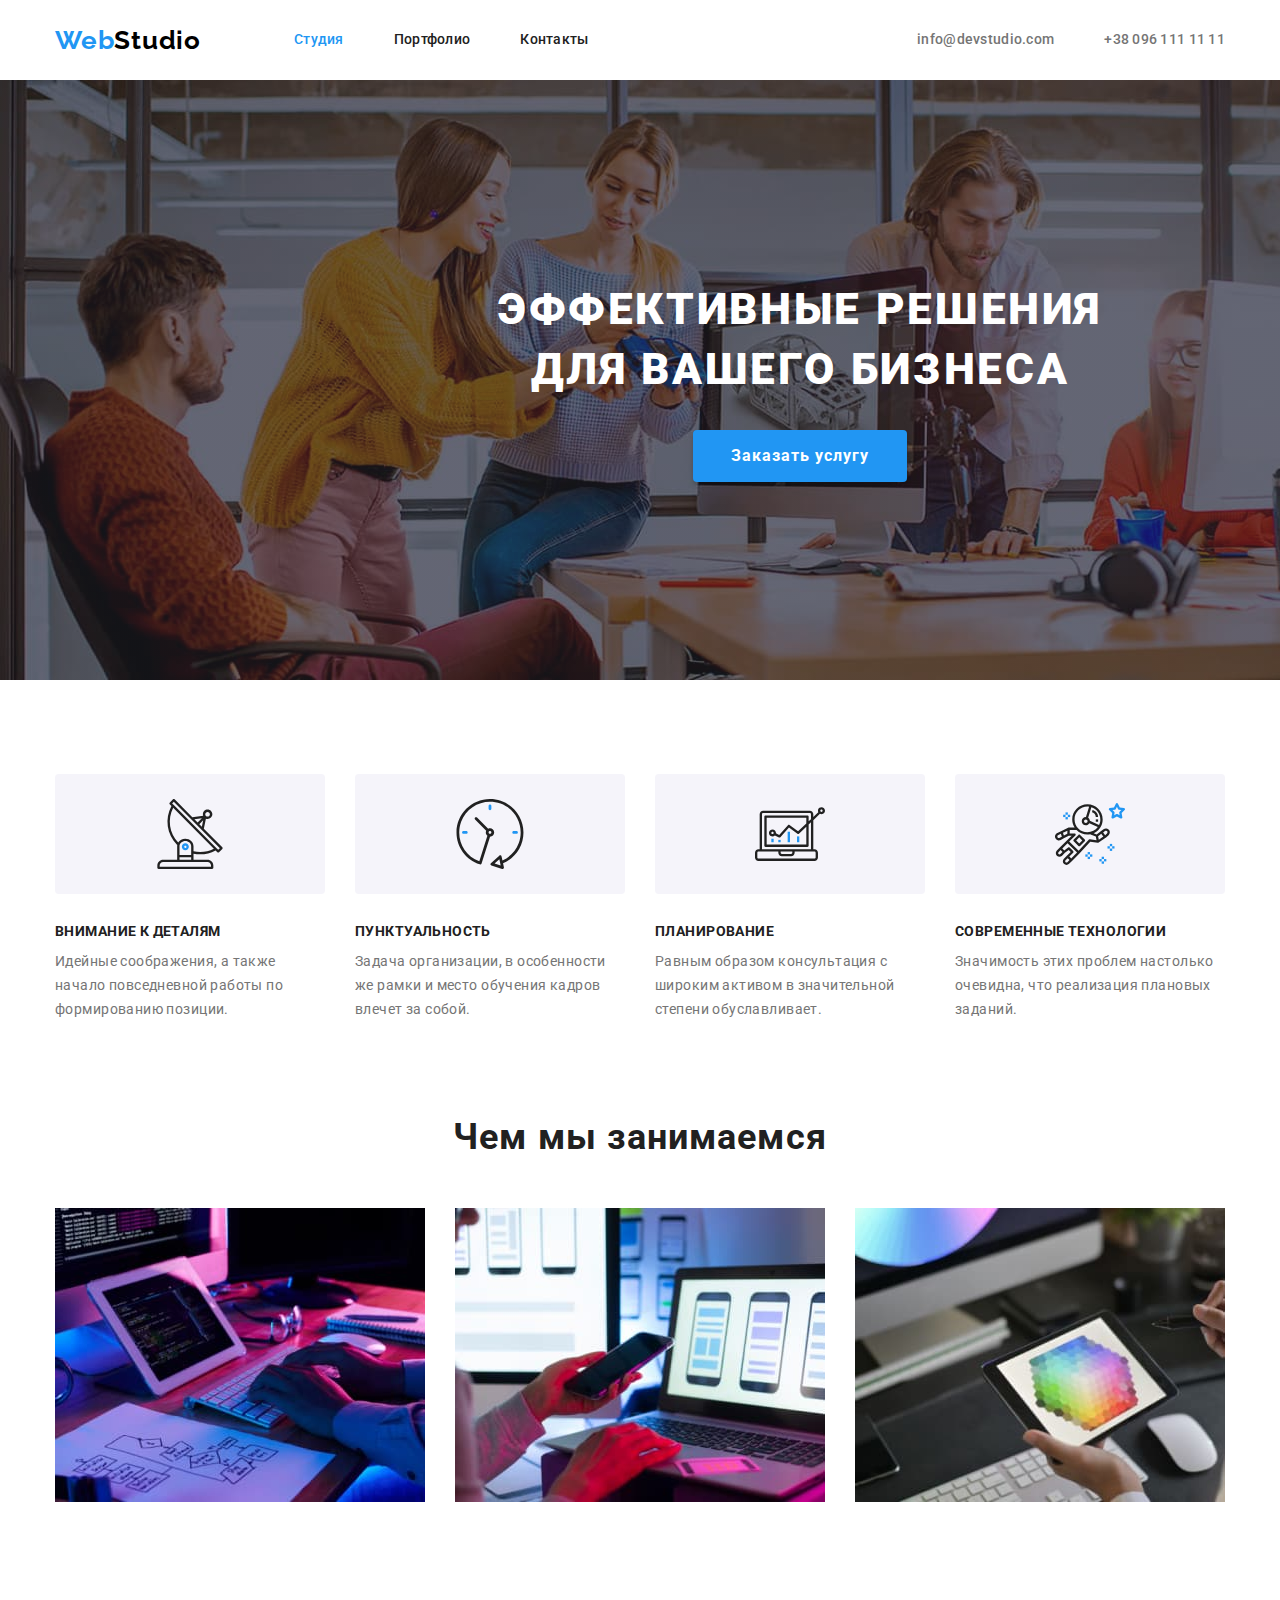
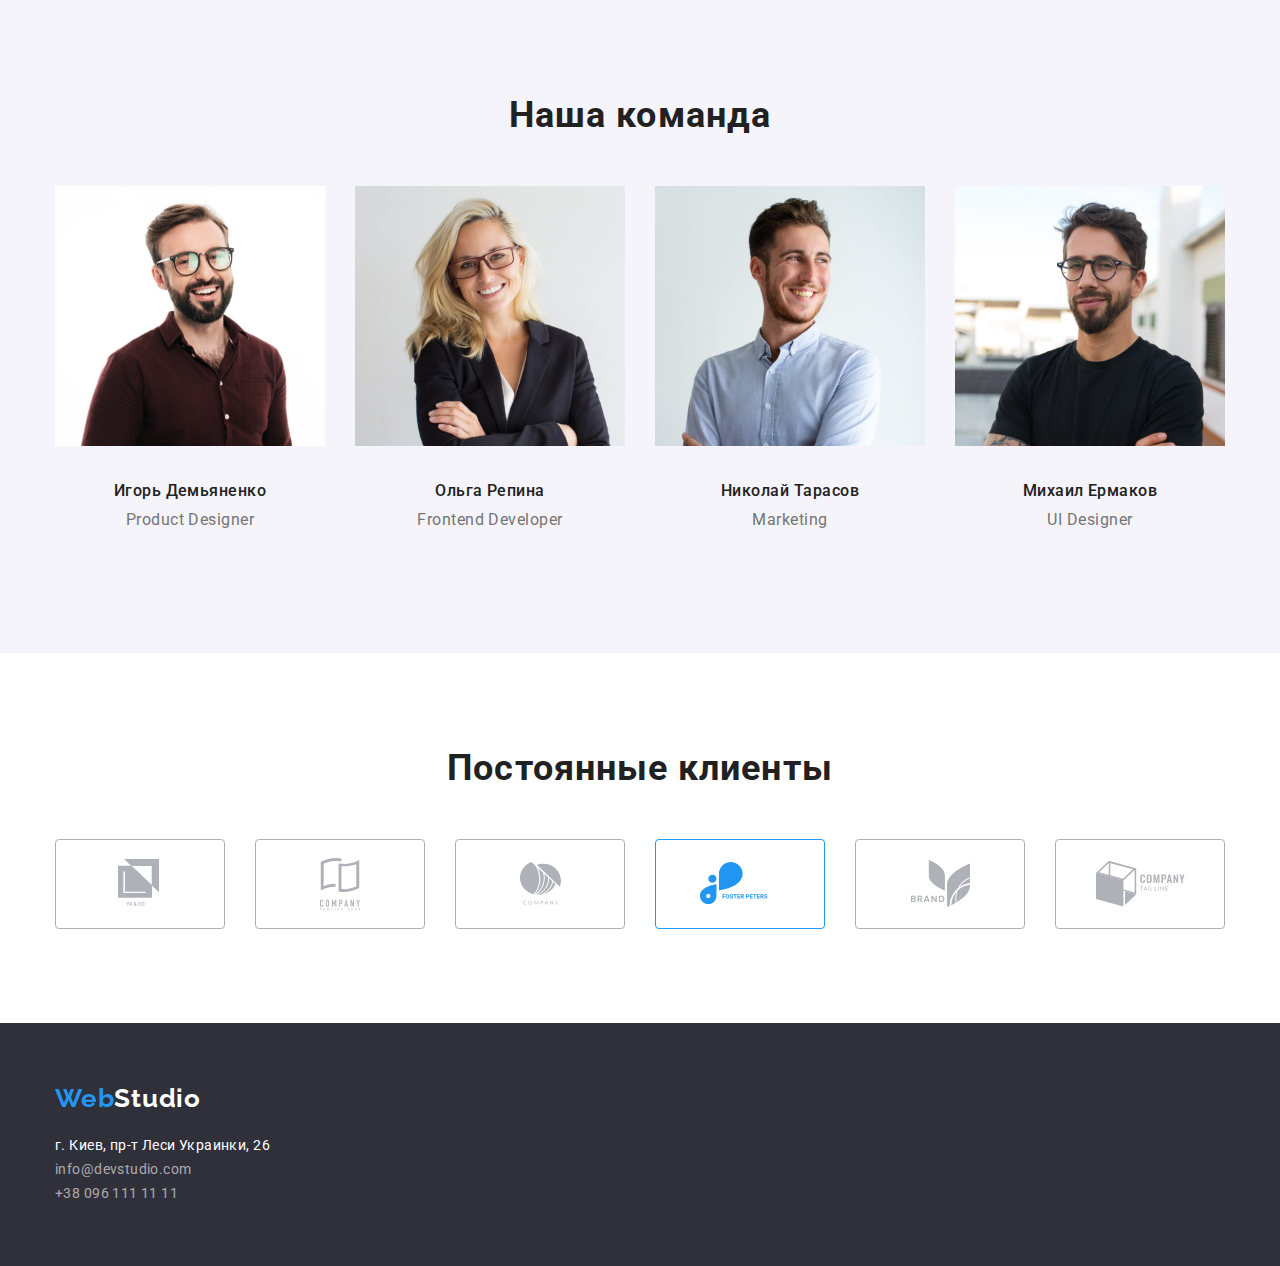
==== index.html @ e41bf721 "зробив особливості" ====
<!DOCTYPE html>
<html lang="ru">
  <head>
    <meta charset="UTF-8" />
    <meta name="viewport" content="width=device-width, initial-scale=1.0" />
    <title>Главная</title>
    <link rel="preconnect" href="https://fonts.gstatic.com" />
    <link
      href="https://fonts.googleapis.com/css2?family=Raleway:wght@700&family=Roboto:wght@400;500;700;900&display=swap"
      rel="stylesheet"
    />
    <link
      rel="stylesheet"
      href="https://cdnjs.cloudflare.com/ajax/libs/modern-normalize/1.0.0/modern-normalize.min.css"
    />
    <link rel="stylesheet" href="./css/styles.css" />
  </head>
  <body>
    <header>
      <div class="container header">
        <nav class="page-navi">
          <!-- логотип -->
          <a class="logo" href="./index.html"
            ><span class="logo-start">Web</span>Studio</a
          >

          <!-- Головна навігація -->

          <ul class="menu">
            <li class="item">
              <a class="page-nav-link current" href="./index.html">Студия</a>
            </li>
            <li class="item">
              <a class="page-nav-link" href="./portfolio.html">Портфолио</a>
            </li>
            <li class="item"><a class="page-nav-link" href="">Контакты</a></li>
          </ul>
        </nav>

        <ul class="contact">
          <li class="item">
            <a class="contact-link" href="mailto:info@devstudio.com"
              >info@devstudio.com</a
            >
          </li>
          <li class="item">
            <a class="contact-link" href="tel:+380961111111"
              >+38 096 111 11 11</a
            >
          </li>
        </ul>
      </div>
    </header>

    <main>
      <!-- Основний текст сайту -->
      <section class="hero overlay">
        <div class="container">
          <h1 class="title">
            Эффективные решения<br />
            для вашего бизнеса
          </h1>

          <button class="hero-btn" type="button">
            <span class="text">Заказать услугу</span>
          </button>
        </div>
      </section>

      <!-- Особливості вебстудії -->
      <section class="special">
        <div class="container">
          <ul class="list-special">
            <li class="item icon-antena">
              <h3 class="special-title">Внимание к деталям</h3>
              <p class="special-text">
                Идейные соображения, а также начало повседневной работы по
                формированию позиции.
              </p>
            </li>

            <li class="item icon-clock">
              <h3 class="special-title">Пунктуальность</h3>
              <p class="special-text">
                Задача организации, в особенности же рамки и место обучения
                кадров влечет за собой.
              </p>
            </li>

            <li class="item icon-diagram">
              <h3 class="special-title">Планирование</h3>
              <p class="special-text">
                Равным образом консультация с широким активом в значительной
                степени обуславливает.
              </p>
            </li>

            <li class="item icon-astro">
              <h3 class="special-title">Современные технологии</h3>
              <p class="special-text">
                Значимость этих проблем настолько очевидна, что реализация
                плановых заданий.
              </p>
            </li>
          </ul>
        </div>
      </section>

      <!-- Чим ми займаємось -->
      <section class="doings">
        <div class="container">
          <h2 class="doings-title">Чем мы занимаемся</h2>

          <ul class="doing-list">
            <li class="item">
              <img
                src="./images/todo1.jpg"
                alt="Людина працює за компом"
                width="370"
              />
            </li>
            <li class="item">
              <img
                src="./images/todo2.jpg"
                alt="Людина з телефоном у руці за ноутом"
                width="370"
              />
            </li>
            <li class="item">
              <img
                src="./images/todo3.jpg"
                alt="Людина з планшетом у руці"
                width="370"
              />
            </li>
          </ul>
        </div>
      </section>

      <!-- Наша команда  -->
      <section class="team">
        <div class="container">
          <h2 class="team-title">Наша команда</h2>

          <ul class="team-list">
            <li class="item">
              <img
                src="./images/igor.jpg"
                alt="фото чоловіка Игорь Демьяненко"
                width="270"
              />
              <h3 class="item-title">Игорь Демьяненко</h3>
              <p class="item-text">Product Designer</p>
            </li>

            <li class="item">
              <img
                src="./images/olga.jpg"
                alt="фото жінки Ольга Репина"
                width="270"
              />
              <h3 class="item-title">Ольга Репина</h3>
              <p class="item-text">Frontend Developer</p>
            </li>

            <li class="item">
              <img
                src="./images/nick.jpg"
                alt="фото чоловіка Николай Тарасов"
                width="270"
              />
              <h3 class="item-title">Николай Тарасов</h3>
              <p class="item-text">Marketing</p>
            </li>

            <li class="item">
              <img
                src="./images/misha.jpg"
                alt="фото чоловіка Михаил Ермаков"
                width="270"
              />
              <h3 class="item-title">Михаил Ермаков</h3>
              <p class="item-text">UI Designer</p>
            </li>
          </ul>
        </div>
      </section>

      <!-- Наші клієнти -->
      <section class="customers">
        <div class="container">
          <h2 class="customers-title">Постоянные клиенты</h2>

          <ul class="customers-list">
            <li class="item">
              <a class="link" href=""></a>
            </li>
            <li class="item">
              <a class="link" href=""></a>
            </li>
            <li class="item">
              <a class="link" href=""></a>
            </li>
            <li class="item">
              <a class="link" href=""></a>
            </li>
            <li class="item">
              <a class="link" href=""></a>
            </li>
            <li class="item">
              <a class="link" href=""></a>
            </li>
          </ul>
        </div>
      </section>
    </main>

    <!-- Підвал  -->
    <footer class="footer">
      <div class="container">
        <a class="logo-footer" href=""
          ><span class="logo-start">Web</span>Studio</a
        >
        <address class="footer-address">
          <p>г. Киев, пр-т Леси Украинки, 26</p>
          <p>
            <a class="footer-address-link" href="mailto:info@devstudio.com"
              >info@devstudio.com</a
            >
          </p>
          <p>
            <a class="footer-address-link" href="tel:+380961111111"
              >+38 096 111 11 11</a
            >
          </p>
        </address>
      </div>
    </footer>
  </body>
</html>
---- css/styles.css ----
:root {
  --acent-color: #2196f3;
  --background-color: #ffffff;
}

/* ГЛАВНАЯ */
body {
  font-family: Roboto, sans-serif;
}

.container {
  margin-left: auto;
  margin-right: auto;
  width: 1200px;
  padding-left: 15px;
  padding-right: 15px;
  /* outline: 1px solid red; */
}

ul {
  padding: 0;
  margin: 0;
  list-style-type: none;
}
h2,
h3,
h4,
h5,
h6,
p {
  padding: 0;
  margin: 0;
}

.list {
  margin: 0;
  padding: 0;
}
.visually-hidden {
  position: absolute;
  clip: rect(0 0 0 0);
  width: 1;
  height: 1;
  margin: -1px;
}

/* *Хедер  */

.line {
  border-bottom: 1px solid #ececec;
}

.container.header {
  display: flex;
  justify-content: space-between;
}

.page-navi {
  display: flex;
  align-items: center;

  background-color: var(--background-color);
  font-weight: 500;
  font-size: 14px;
  line-height: 1.14;
  letter-spacing: 0.02em;
  color: #212121;
}

.menu {
  display: flex;
}

.menu .item:not(:last-child) {
  margin-right: 50px;
}

.logo {
  margin-right: 93px;

  font-family: Raleway;
  color: #000000;
  font-weight: 700;
  font-size: 26px;
  line-height: 1.19;
  letter-spacing: 0.03em;
  text-decoration: none;
}

.logo-start {
  color: var(--acent-color);
}

.page-nav-link {
  display: block;
  padding-top: 32px;
  padding-bottom: 32px;

  text-decoration: none;
  color: #212121;
}

.page-nav-link.current {
  color: var(--acent-color);
}

.contact {
  display: flex;

  font-weight: 500;
  font-size: 14px;
  line-height: 1.14;
  letter-spacing: 0.02em;
}

.contact .item:not(:last-child) {
  margin-right: 50px;
}

.contact-link {
  display: block;
  padding-top: 32px;
  padding-bottom: 32px;

  color: #757575;
  text-decoration: none;
}

.page-nav-link:hover,
.page-nav-link:focus,
.contact-link:hover,
.contact-link:focus {
  color: var(--acent-color);
}

/* *Футер */
.footer {
  padding-top: 60px;
  padding-bottom: 60px;

  background-color: #2f303a;
}

.logo-footer {
  display: block;
  margin-bottom: 20px;

  font-family: Raleway;
  font-weight: 700;
  font-size: 26px;
  line-height: 1.19;
  letter-spacing: 0.03em;
  text-decoration: none;
  color: var(--background-color);
}

.footer-address {
  font-style: normal;
  font-size: 14px;
  line-height: 1.71;
  letter-spacing: 0.03em;
  color: var(--background-color);
}

.footer-address a {
  display: block;

  color: rgba(255, 255, 255, 0.6);
  text-decoration: none;
}

/* *Герой */
.hero {
  padding-bottom: 200px;
  padding-top: 200px;

  background-color: #c4c4c4;
  text-align: center;
}

.hero .title {
  margin-top: 0;
  margin-bottom: 30px;

  font-weight: 900;
  font-size: 44px;
  line-height: 1.36;

  letter-spacing: 0.06em;
  color: var(--background-color);
  text-transform: uppercase;
}

.hero-btn {
  border: 0;
  border-radius: 4px;

  background: var(--acent-color);
  box-shadow: 0px 4px 4px rgba(0, 0, 0, 0.15);
  border-radius: 4px;
  cursor: pointer;
}

.hero-btn > .text {
  display: block;
  margin-left: 32px;
  margin-right: 32px;
  margin-top: 10px;
  margin-bottom: 10px;

  font-family: Roboto;
  font-weight: 700;
  font-size: 16px;
  line-height: 1.88;
  align-items: center;
  text-align: center;
  letter-spacing: 0.06em;
  color: var(--background-color);
}

.overlay {
  max-width: 1600px;
  height: 600px;
  margin-left: auto;
  margin-right: auto;
  width: 1600px;
  background-image: linear-gradient(
      rgba(47, 48, 58, 0.4),
      rgba(47, 48, 58, 0.4)
    ),
    url(../images/hero.jpg);
}

/* *Особливості */
.special {
  padding-top: 94px;
  padding-bottom: 94px;

  background-color: var(--background-color);
}

.list-special {
  display: flex;
}

.list-special .item:not(:last-child) {
  margin-right: 30px;
}

.special-title {
  padding-bottom: 10px;

  font-weight: 700;
  font-size: 14px;
  line-height: 1.14;
  letter-spacing: 0.03em;
  color: #212121;
  text-transform: uppercase;
}

.special-text {
  font-size: 14px;
  line-height: 1.71;
  letter-spacing: 0.03em;
  color: #757575;
}

.list-special .item::before {
  display: block;
  content: '';
  width: 270px;
  height: 120px;
  margin-bottom: 30px;
  border-radius: 4px;

  background-color: #f5f4fa;
  /* outline: 1px solid red; */

  background-repeat: no-repeat;
  background-position: center;
}

.icon-antena::before {
  background-image: url(../images/antenna1.svg);
}

.icon-clock::before {
  background-image: url(../images/clock1.svg);
}

.icon-diagram::before {
  background-image: url(../images/diagram1.svg);
}

.icon-astro::before {
  background-image: url(../images/astronaut1.svg);
}

/* *Чим займаємось */

.doings {
  padding-bottom: 94px;
}

.doing-list {
  display: flex;
}

.doing-list .item:not(:last-child) {
  margin-right: 30px;
}

.doings-title {
  margin-bottom: 50px;

  font-weight: 700;
  font-size: 36px;
  line-height: 1.17;
  text-align: center;
  letter-spacing: 0.03em;
  color: #212121;
}

/* *Наша команда */
.team {
  padding-bottom: 94px;
  padding-top: 94px;

  background-color: #f5f4fa;
}

.team-list {
  display: flex;
}

.team-list .item:not(:last-child) {
  margin-right: 30px;
}

.team-title {
  margin-bottom: 50px;

  font-weight: 700;
  font-size: 36px;
  line-height: 1.17;
  text-align: center;
  letter-spacing: 0.03em;
  color: #212121;
}

.item .item-title {
  margin-top: 30px;
  margin-bottom: 10px;

  font-weight: 500;
  font-size: 16px;
  line-height: 1.19;
  letter-spacing: 0.03em;
  text-align: center;
  color: #212121;
}

.item .item-text {
  padding-bottom: 30px;

  font-weight: 400;
  font-size: 16px;
  line-height: 1.19;
  letter-spacing: 0.03em;
  text-align: center;
  color: #757575;
}

/* *Постійні клієнти */

.customers {
  padding-top: 94px;
  padding-bottom: 94px;
}

.customers-list {
  display: flex;
}
.customers-title {
  margin-bottom: 50px;

  font-style: normal;
  font-weight: 700;
  font-size: 36px;
  line-height: 42px;
  text-align: center;
  letter-spacing: 0.03em;

  color: #212121;
}

.customers-list .item:not(:last-child) {
  margin-right: 30px;
}

.customers-list .item {
  display: block;
  width: 170px;
  height: 90px;
  border-radius: 4px;
  border: 1px solid #afb1b8;
  background-repeat: no-repeat;
  background-position: center;
}

.customers-list .item:nth-child(1) {
  background-image: url(../images/logo1.svg);
}

.customers-list .item:nth-child(2) {
  background-image: url(../images/logo2.svg);
}

.customers-list .item:nth-child(3) {
  background-image: url(../images/logo3.svg);
}

.customers-list .item:nth-child(4) {
  border: 1px solid #2196f3;
  background-image: url(../images/logo4.svg);
}

.customers-list .item:nth-child(5) {
  background-image: url(../images/logo5.svg);
}

.customers-list .item:nth-child(6) {
  background-image: url(../images/logo6.svg);
}

/* ПОРТФОЛИО */

.portfolio {
  padding-top: 94px;
  padding-bottom: 94px;
}

/* *фільтр */
.filter-list {
  display: flex;
  justify-content: center;

  margin-bottom: 50px;
}

.filter-list .filter-item:not(:last-child) {
  margin-right: 8px;
}

.filter-btn {
  border: 0;
  border-radius: 4px;

  cursor: pointer;

  background-color: #f5f4fa;
  font-weight: 500;
  font-size: 16px;
  line-height: 1.63;
  letter-spacing: 0.03em;
  color: #212121;
}

.btn-text {
  display: block;
  margin-top: 6px;
  margin-bottom: 6px;
  margin-left: 22px;
  margin-right: 22px;
}

.filter-item > .btn-text {
  font-family: Roboto;
  font-weight: 500;
  font-size: 16px;
  line-height: 1.63;
  text-align: center;
  letter-spacing: 0.03em;
}

.filter-btn:hover,
.filter-btn:focus {
  background-color: var(--acent-color);
  color: var(--background-color);
}

/* *приклади робіт */

.examples-list {
  display: flex;
  flex-wrap: wrap;
  margin-left: -30px;
  margin-top: -30px;
}

.examples-item {
  margin-left: 30px;
  margin-top: 30px;
  flex-basis: calc(100% / 3 - 30px);
}
.carts {
  padding-top: 20px;
  padding-right: 24px;
  padding-bottom: 20px;
  padding-left: 20px;

  border-bottom: 1px solid #ececec;
  border-left: 1px solid #ececec;
  border-right: 1px solid #ececec;
}

.examples-link {
  text-decoration: none;
}

.examples-item .link-title {
  font-weight: 700;
  font-size: 18px;
  line-height: 2;
  letter-spacing: 0.06em;
  color: #212121;
}

.examples-item .link-text {
  font-size: 16px;
  line-height: 1.88;
  letter-spacing: 0.03em;
  color: #757575;
}
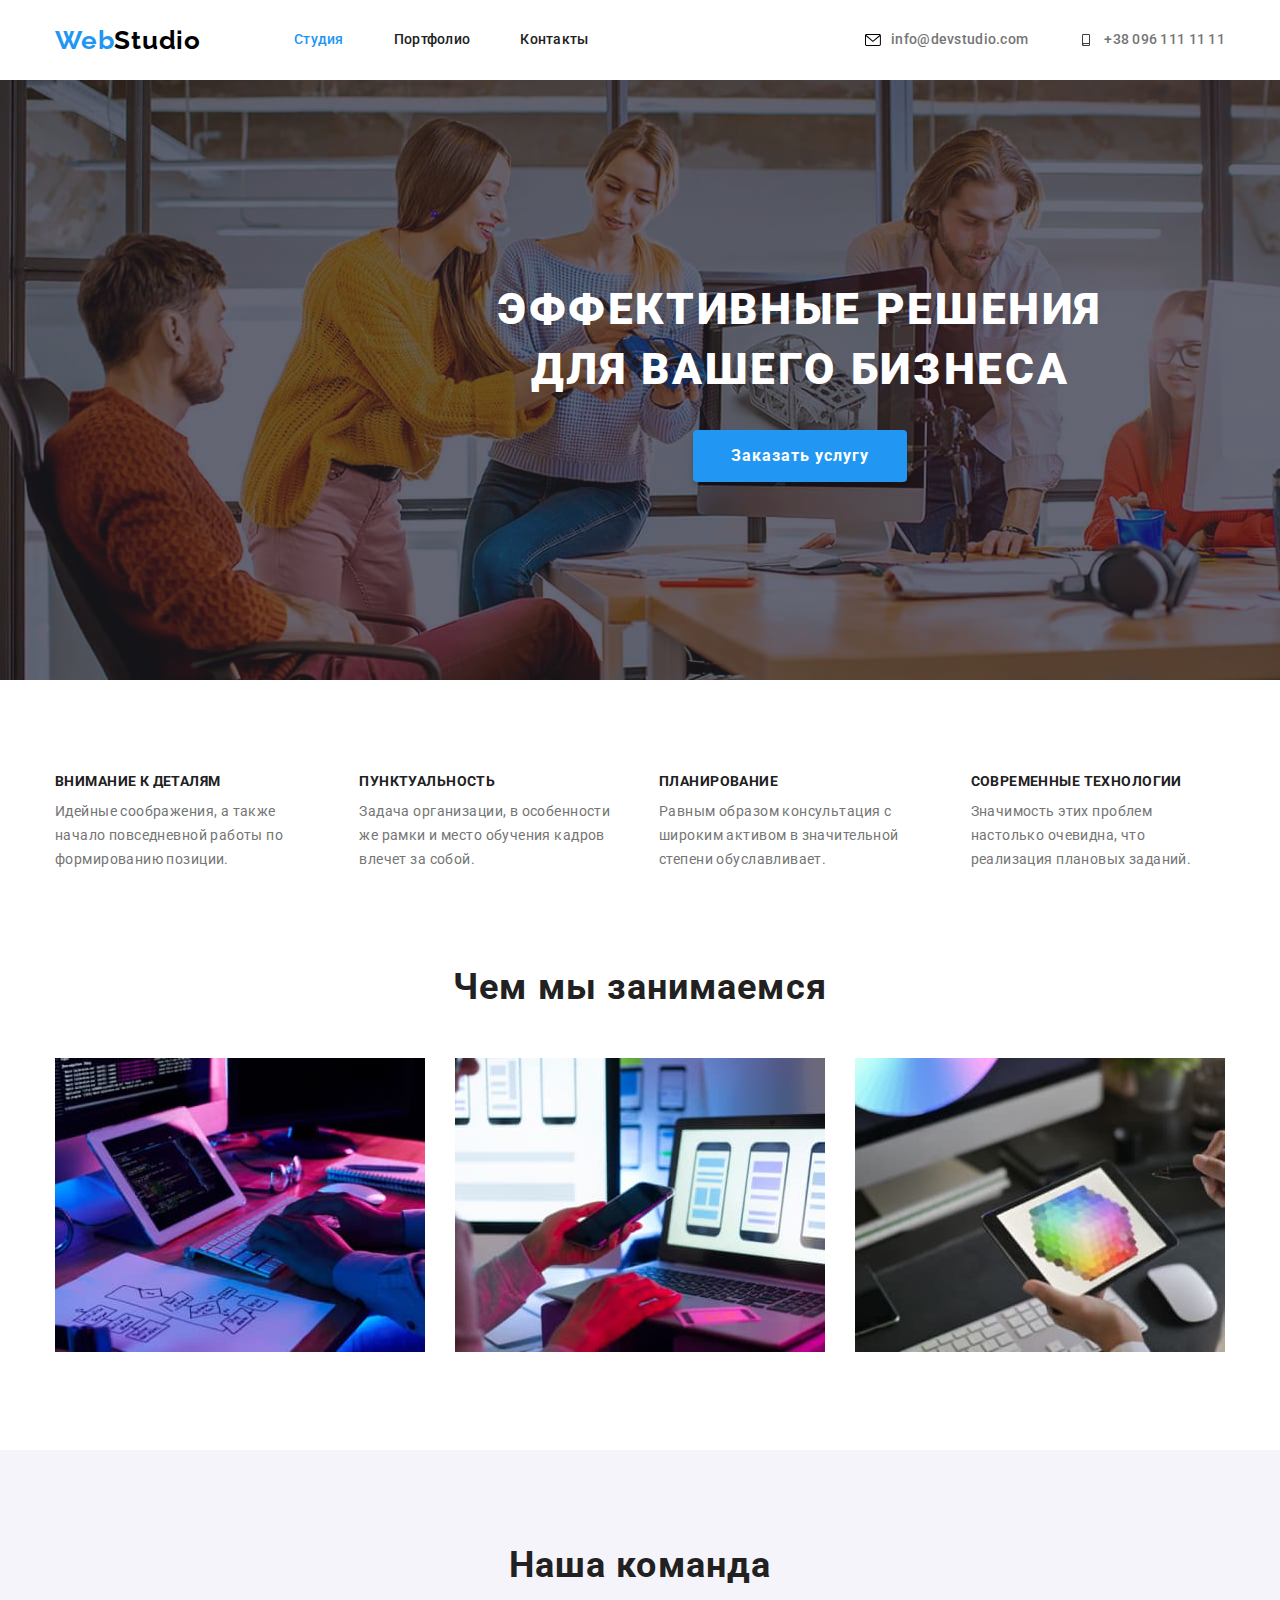
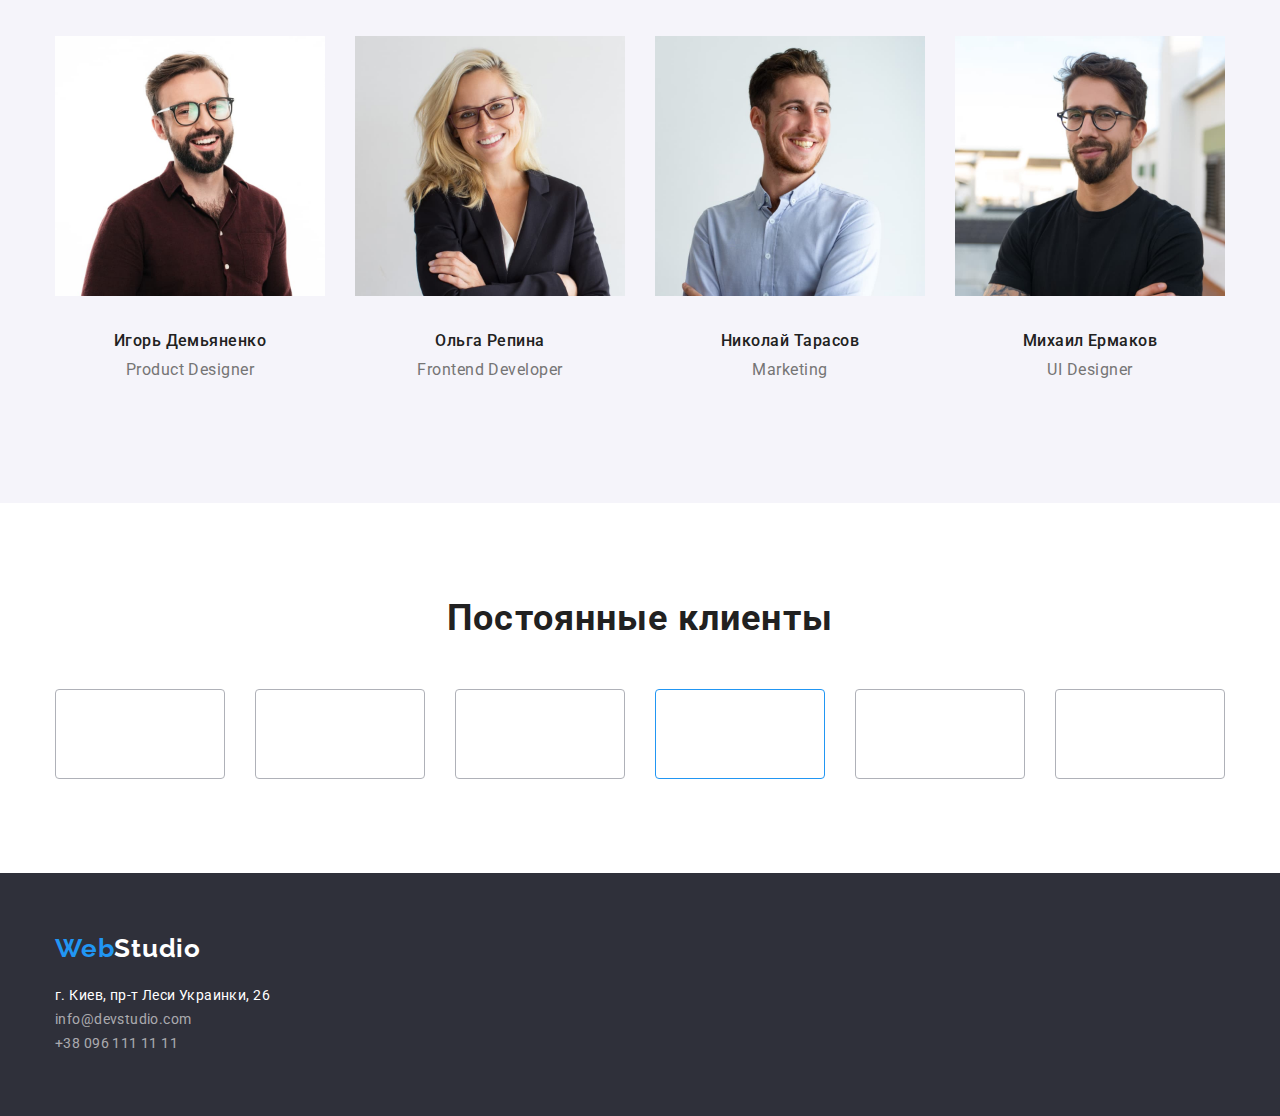
==== commit a28fa812: "make header" ====
--- a/index.html
+++ b/index.html
@@ -38,11 +38,26 @@
         </nav>
 
         <ul class="contact">
+          <li>
+            <a class="icon-link" href="mailto:info@devstudio.com">
+              <svg class="icon-header">
+                <use href="./images/icons.svg#envelope"></use>
+              </svg>
+            </a>
+          </li>
           <li class="item">
             <a class="contact-link" href="mailto:info@devstudio.com"
               >info@devstudio.com</a
             >
           </li>
+          <li>
+            <a class="icon-link" href="tel:+380961111111">
+              <svg class="icon-header">
+                <use href="./images/icons.svg#smartphone"></use>
+              </svg>
+            </a>
+          </li>
+
           <li class="item">
             <a class="contact-link" href="tel:+380961111111"
               >+38 096 111 11 11</a
@@ -217,7 +232,7 @@
 
     <!-- Підвал  -->
     <footer class="footer">
-      <div class="container">
+      <div class="container foot">
         <a class="logo-footer" href=""
           ><span class="logo-start">Web</span>Studio</a
         >
--- a/css/styles.css
+++ b/css/styles.css
@@ -126,11 +126,29 @@
   text-decoration: none;
 }
 
+.icon-link {
+  display: block;
+}
+
+.icon-header {
+  display: block;
+  width: 16px;
+  height: 12px;
+  margin-top: 34px;
+  margin-right: 10px;
+}
+
+.icon-header .icon {
+}
+
 .page-nav-link:hover,
 .page-nav-link:focus,
 .contact-link:hover,
-.contact-link:focus {
+.contact-link:focus,
+.icon-link:hover,
+.icon-link:focus {
   color: var(--acent-color);
+  fill: #2196f3;
 }
 
 /* *Футер */
@@ -224,6 +242,7 @@
   margin-left: auto;
   margin-right: auto;
   width: 1600px;
+  background-position: center;
   background-image: linear-gradient(
       rgba(47, 48, 58, 0.4),
       rgba(47, 48, 58, 0.4)
@@ -263,37 +282,6 @@
   line-height: 1.71;
   letter-spacing: 0.03em;
   color: #757575;
-}
-
-.list-special .item::before {
-  display: block;
-  content: '';
-  width: 270px;
-  height: 120px;
-  margin-bottom: 30px;
-  border-radius: 4px;
-
-  background-color: #f5f4fa;
-  /* outline: 1px solid red; */
-
-  background-repeat: no-repeat;
-  background-position: center;
-}
-
-.icon-antena::before {
-  background-image: url(../images/antenna1.svg);
-}
-
-.icon-clock::before {
-  background-image: url(../images/clock1.svg);
-}
-
-.icon-diagram::before {
-  background-image: url(../images/diagram1.svg);
-}
-
-.icon-astro::before {
-  background-image: url(../images/astronaut1.svg);
 }
 
 /* *Чим займаємось */
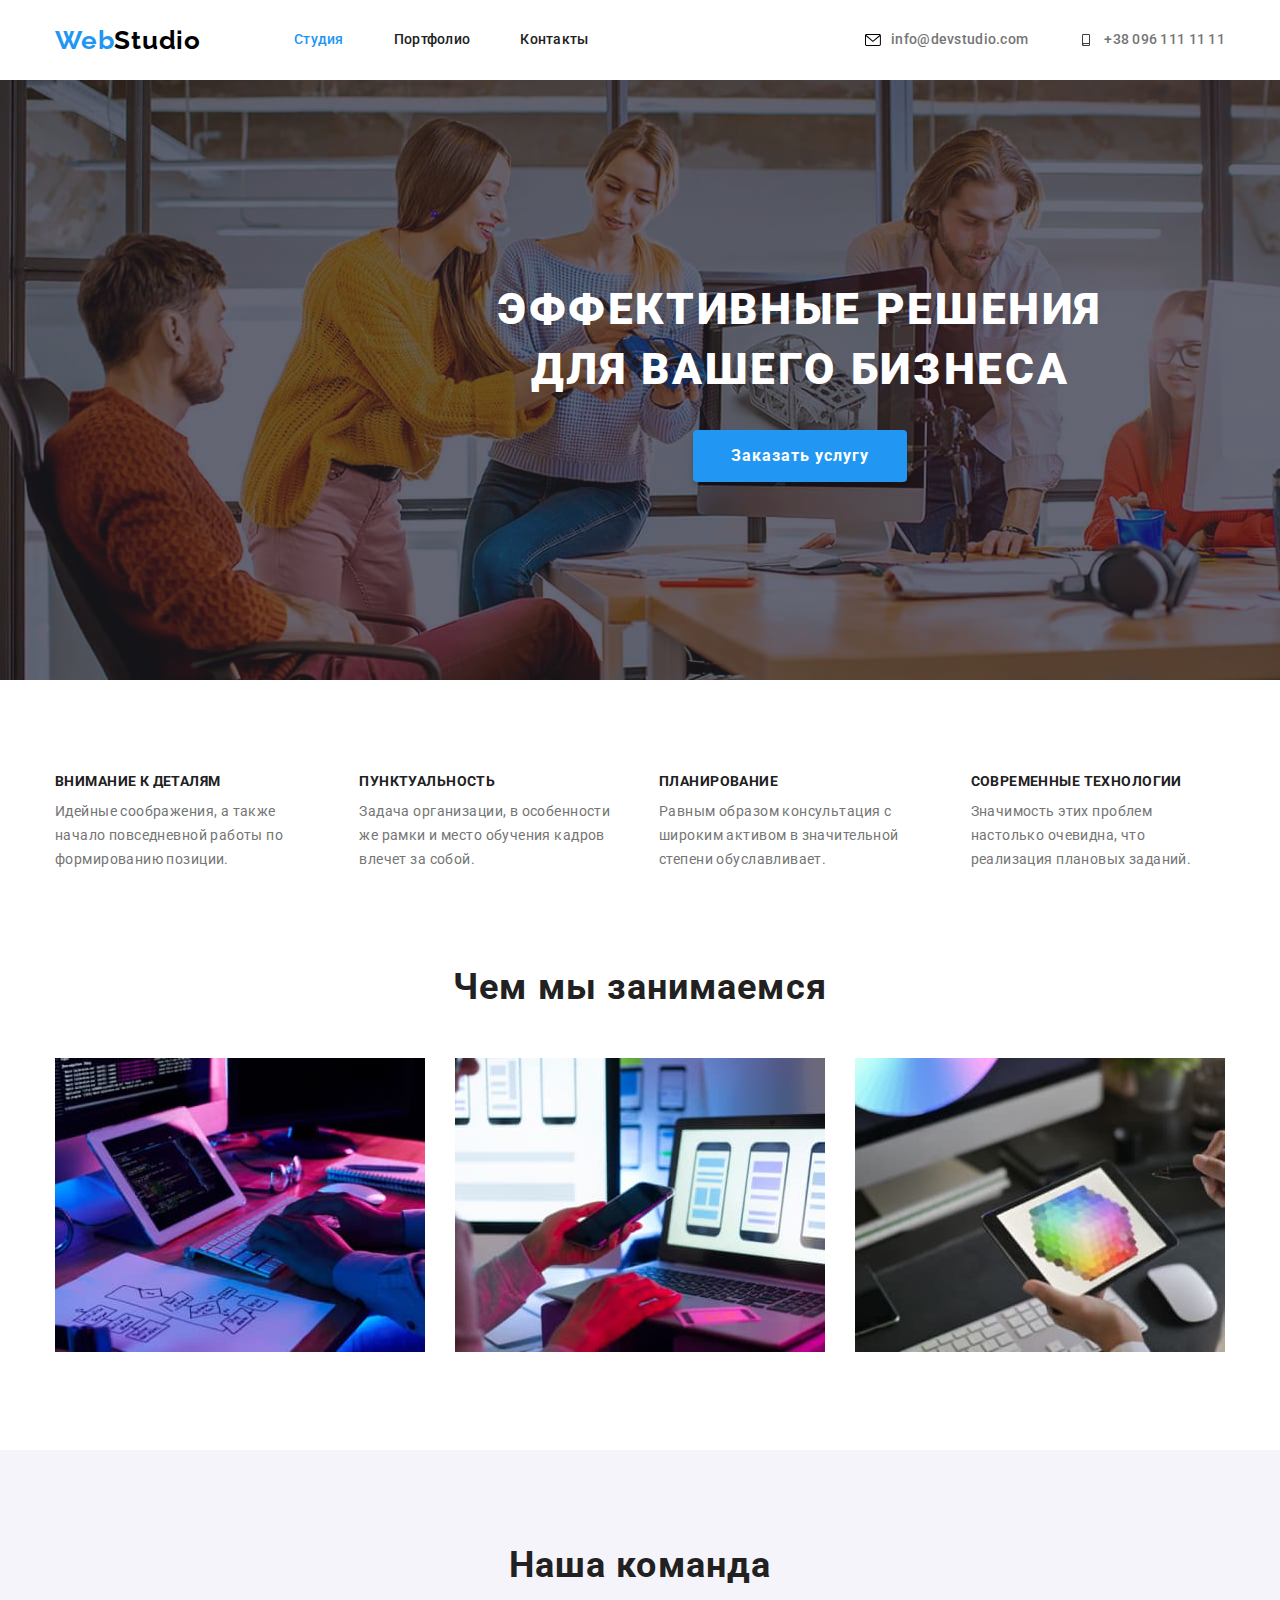
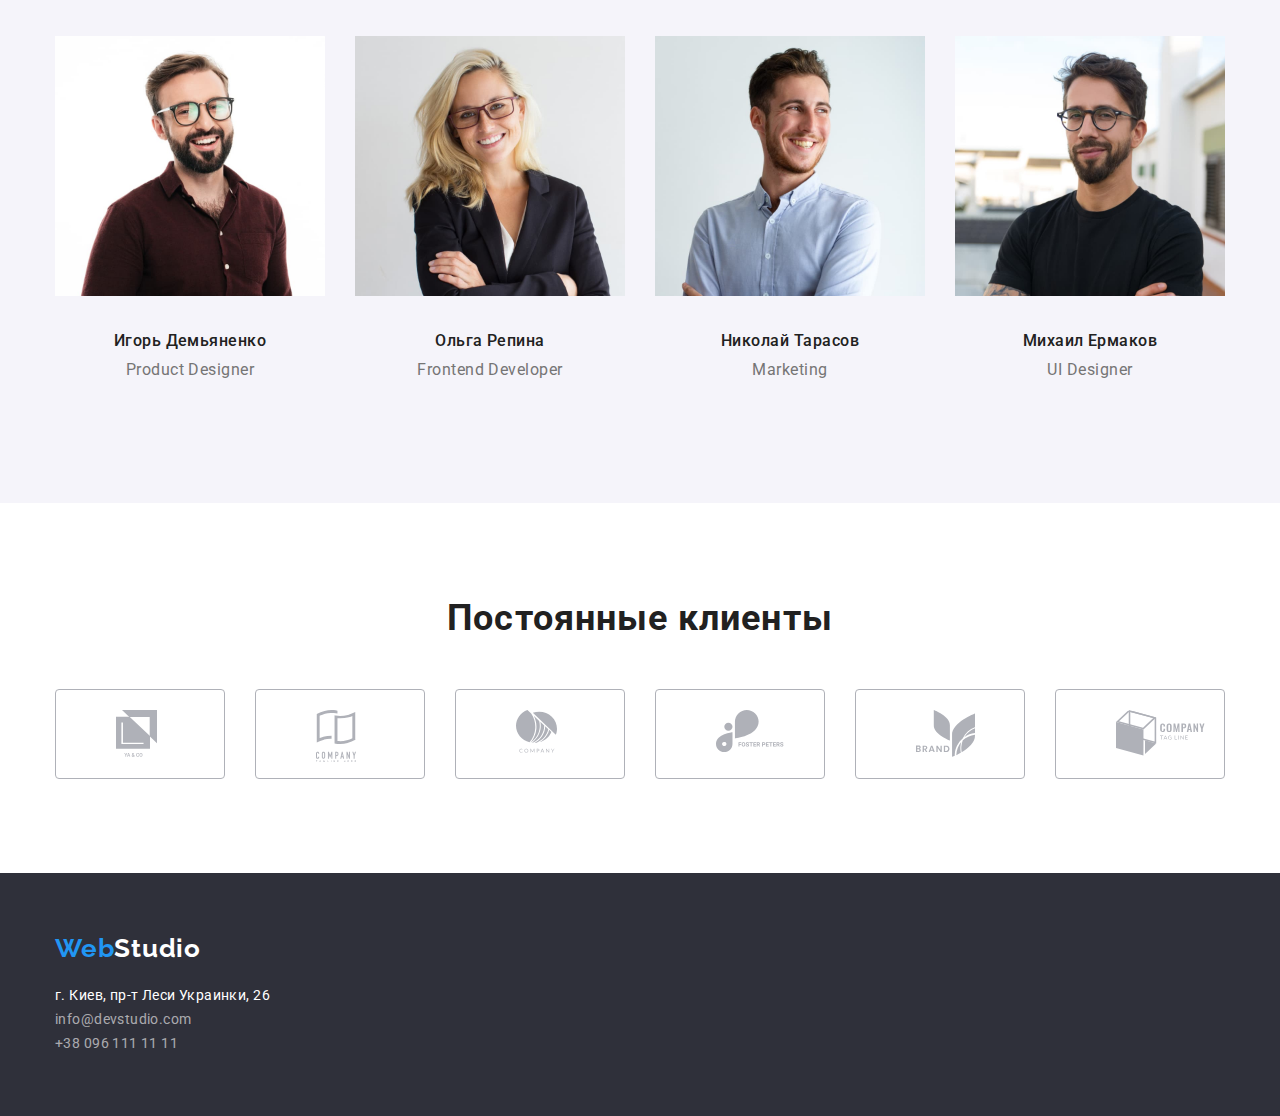
==== commit d043e450: "add client" ====
--- a/index.html
+++ b/index.html
@@ -208,22 +208,46 @@
 
           <ul class="customers-list">
             <li class="item">
-              <a class="link" href=""></a>
-            </li>
-            <li class="item">
-              <a class="link" href=""></a>
-            </li>
-            <li class="item">
-              <a class="link" href=""></a>
-            </li>
-            <li class="item">
-              <a class="link" href=""></a>
-            </li>
-            <li class="item">
-              <a class="link" href=""></a>
-            </li>
-            <li class="item">
-              <a class="link" href=""></a>
+              <a class="link active" href="">
+                <svg class="icons active">
+                  <use href="./images/icons.svg#logo1"></use>
+                </svg>
+              </a>
+            </li>
+            <li class="item">
+              <a class="link active" href="">
+                <svg class="icons active">
+                  <use href="./images/icons.svg#logo2"></use>
+                </svg>
+              </a>
+            </li>
+            <li class="item">
+              <a class="link active" href="">
+                <svg class="icons active">
+                  <use href="./images/icons.svg#logo3"></use>
+                </svg>
+              </a>
+            </li>
+            <li class="item">
+              <a class="link active" href="">
+                <svg class="icons active">
+                  <use href="./images/icons.svg#logo4"></use>
+                </svg>
+              </a>
+            </li>
+            <li class="item">
+              <a class="link active" href="">
+                <svg class="icons active">
+                  <use href="./images/icons.svg#logo5"></use>
+                </svg>
+              </a>
+            </li>
+            <li class="item">
+              <a class="link active" href="">
+                <svg class="icons active">
+                  <use href="./images/icons.svg#logo6"></use>
+                </svg>
+              </a>
             </li>
           </ul>
         </div>
--- a/css/styles.css
+++ b/css/styles.css
@@ -386,39 +386,30 @@
   margin-right: 30px;
 }
 
-.customers-list .item {
+.customers-list .link {
   display: block;
   width: 170px;
   height: 90px;
   border-radius: 4px;
   border: 1px solid #afb1b8;
-  background-repeat: no-repeat;
-  background-position: center;
-}
-
-.customers-list .item:nth-child(1) {
-  background-image: url(../images/logo1.svg);
-}
-
-.customers-list .item:nth-child(2) {
-  background-image: url(../images/logo2.svg);
-}
-
-.customers-list .item:nth-child(3) {
-  background-image: url(../images/logo3.svg);
-}
-
-.customers-list .item:nth-child(4) {
-  border: 1px solid #2196f3;
-  background-image: url(../images/logo4.svg);
-}
-
-.customers-list .item:nth-child(5) {
-  background-image: url(../images/logo5.svg);
-}
-
-.customers-list .item:nth-child(6) {
-  background-image: url(../images/logo6.svg);
+  padding: 0;
+}
+
+.item .icons {
+  fill: #afb1b8;
+
+  margin-top: 20px;
+  margin-bottom: 20px;
+  margin-left: 60px;
+  margin-right: auto;
+}
+
+.icons.active:hover,
+.icons.active:focus,
+.link.active:hover,
+.link.active:focus {
+  border-color: var(--acent-color);
+  fill: var(--acent-color);
 }
 
 /* ПОРТФОЛИО */
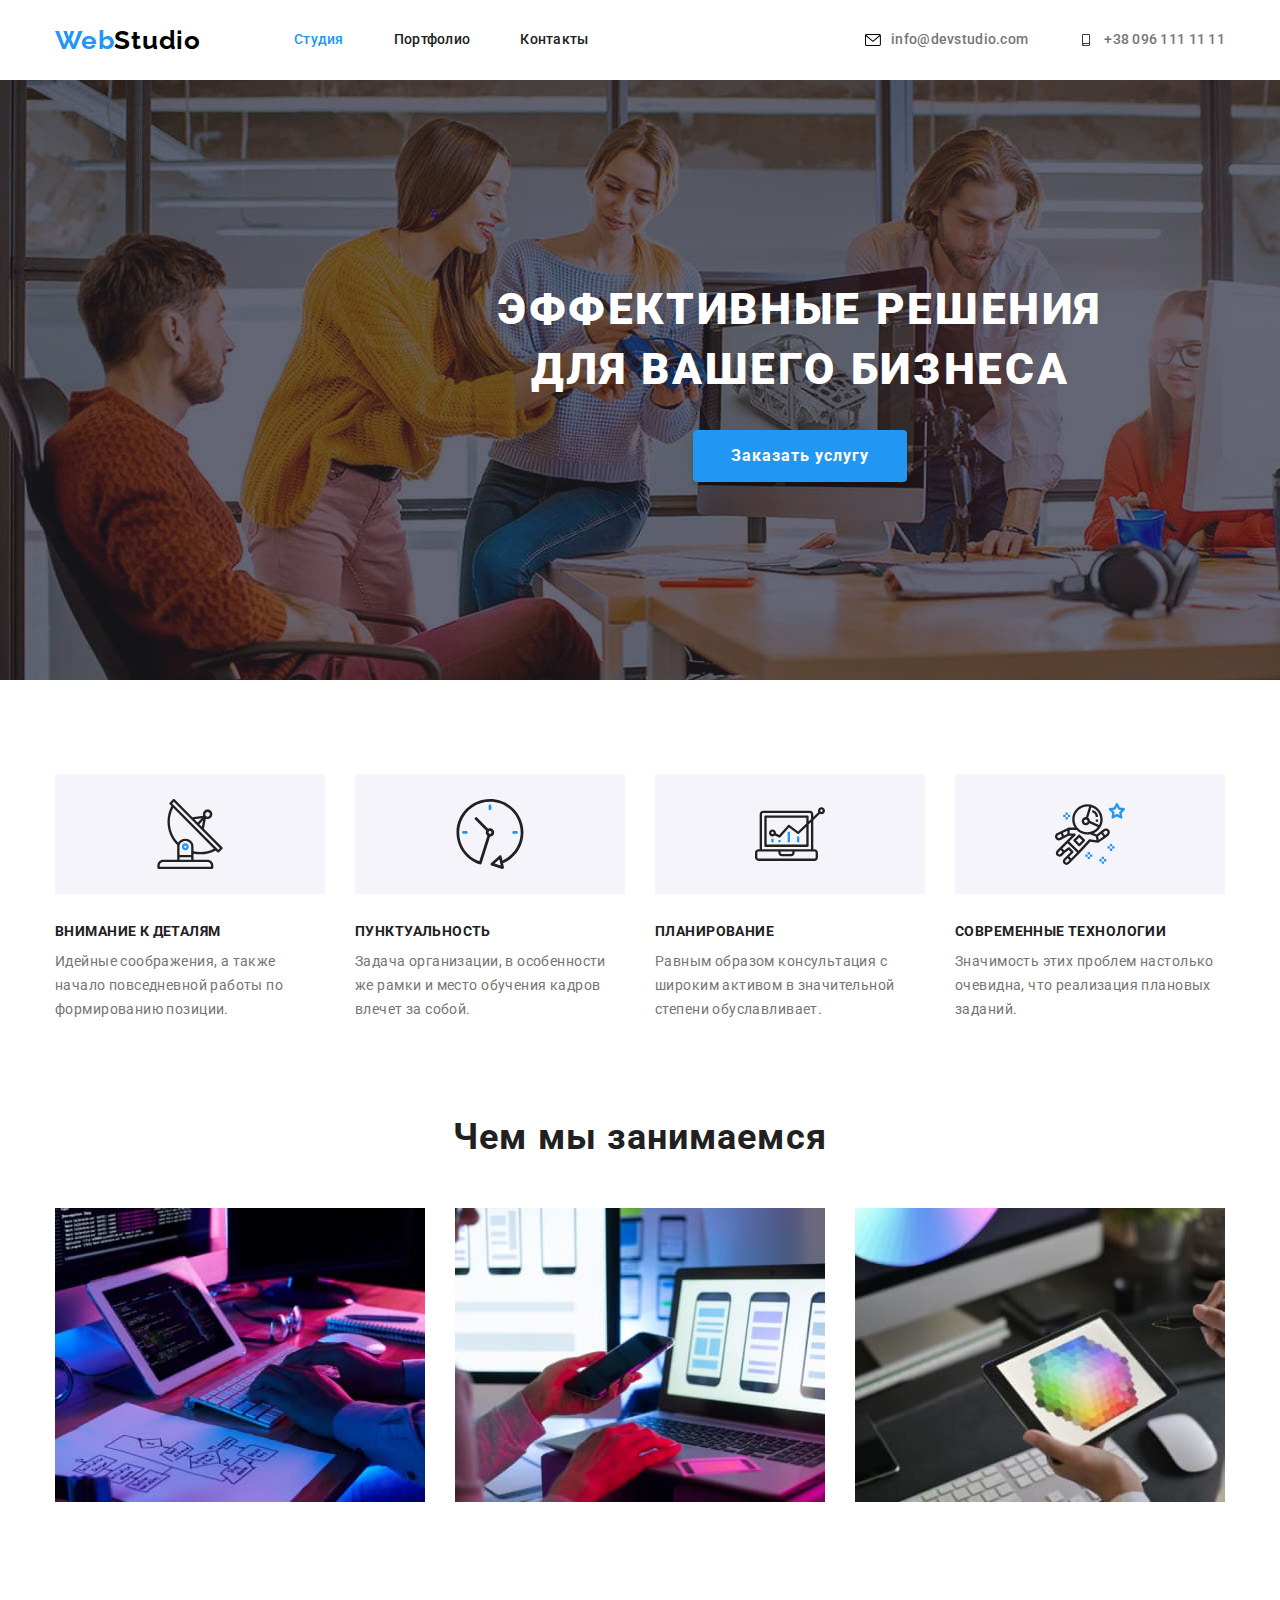
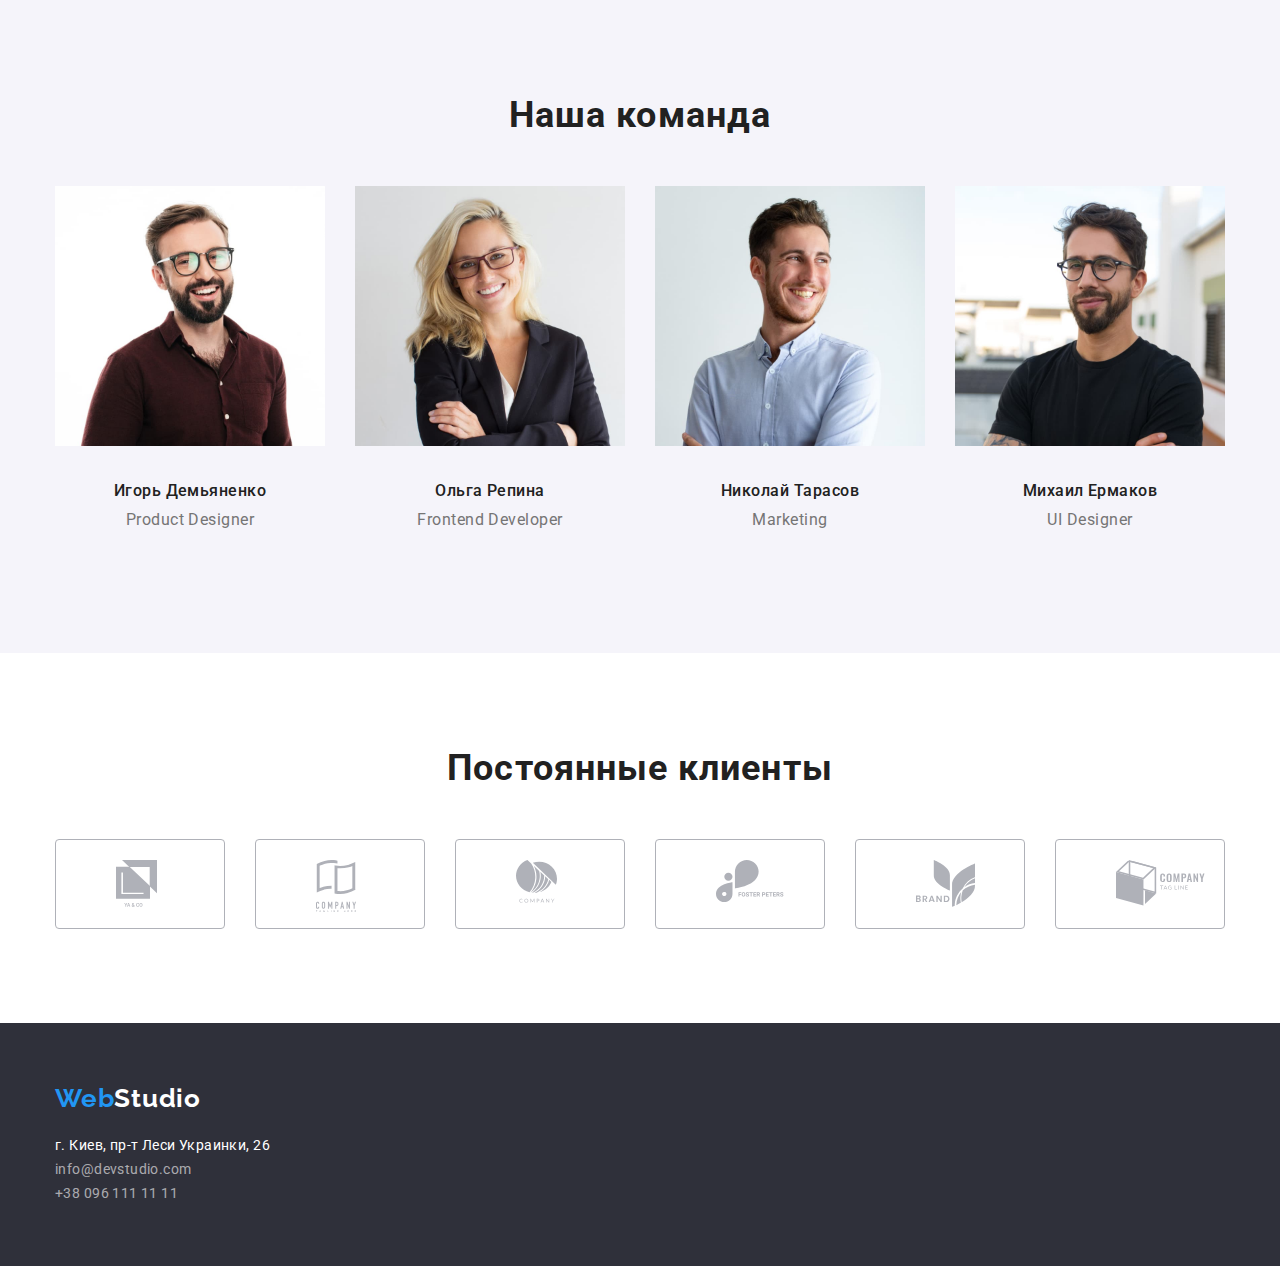
==== commit 4f8aa96c: "make special" ====
--- a/index.html
+++ b/index.html
@@ -86,7 +86,12 @@
       <section class="special">
         <div class="container">
           <ul class="list-special">
-            <li class="item icon-antena">
+            <li class="item">
+              <div class="spec-container">
+                <svg class="icon">
+                  <use href="./images/icons.svg#antenna"></use>
+                </svg>
+              </div>
               <h3 class="special-title">Внимание к деталям</h3>
               <p class="special-text">
                 Идейные соображения, а также начало повседневной работы по
@@ -94,7 +99,12 @@
               </p>
             </li>
 
-            <li class="item icon-clock">
+            <li class="item">
+              <div class="spec-container">
+                <svg class="icon">
+                  <use href="./images/icons.svg#clock"></use>
+                </svg>
+              </div>
               <h3 class="special-title">Пунктуальность</h3>
               <p class="special-text">
                 Задача организации, в особенности же рамки и место обучения
@@ -102,7 +112,12 @@
               </p>
             </li>
 
-            <li class="item icon-diagram">
+            <li class="item">
+              <div class="spec-container">
+                <svg class="icon">
+                  <use href="./images/icons.svg#diagram"></use>
+                </svg>
+              </div>
               <h3 class="special-title">Планирование</h3>
               <p class="special-text">
                 Равным образом консультация с широким активом в значительной
@@ -110,7 +125,12 @@
               </p>
             </li>
 
-            <li class="item icon-astro">
+            <li class="item">
+              <div class="spec-container">
+                <svg class="icon">
+                  <use href="./images/icons.svg#astronaut"></use>
+                </svg>
+              </div>
               <h3 class="special-title">Современные технологии</h3>
               <p class="special-text">
                 Значимость этих проблем настолько очевидна, что реализация
--- a/css/styles.css
+++ b/css/styles.css
@@ -266,6 +266,21 @@
   margin-right: 30px;
 }
 
+.spec-container {
+  margin-bottom: 30px;
+  display: block;
+  width: 270px;
+  height: 120px;
+  background: #f5f4fa;
+}
+
+.spec-container .icon {
+  margin-top: 25px;
+  margin-right: 100px;
+  margin-bottom: 25px;
+  margin-left: 100px;
+}
+
 .special-title {
   padding-bottom: 10px;
 
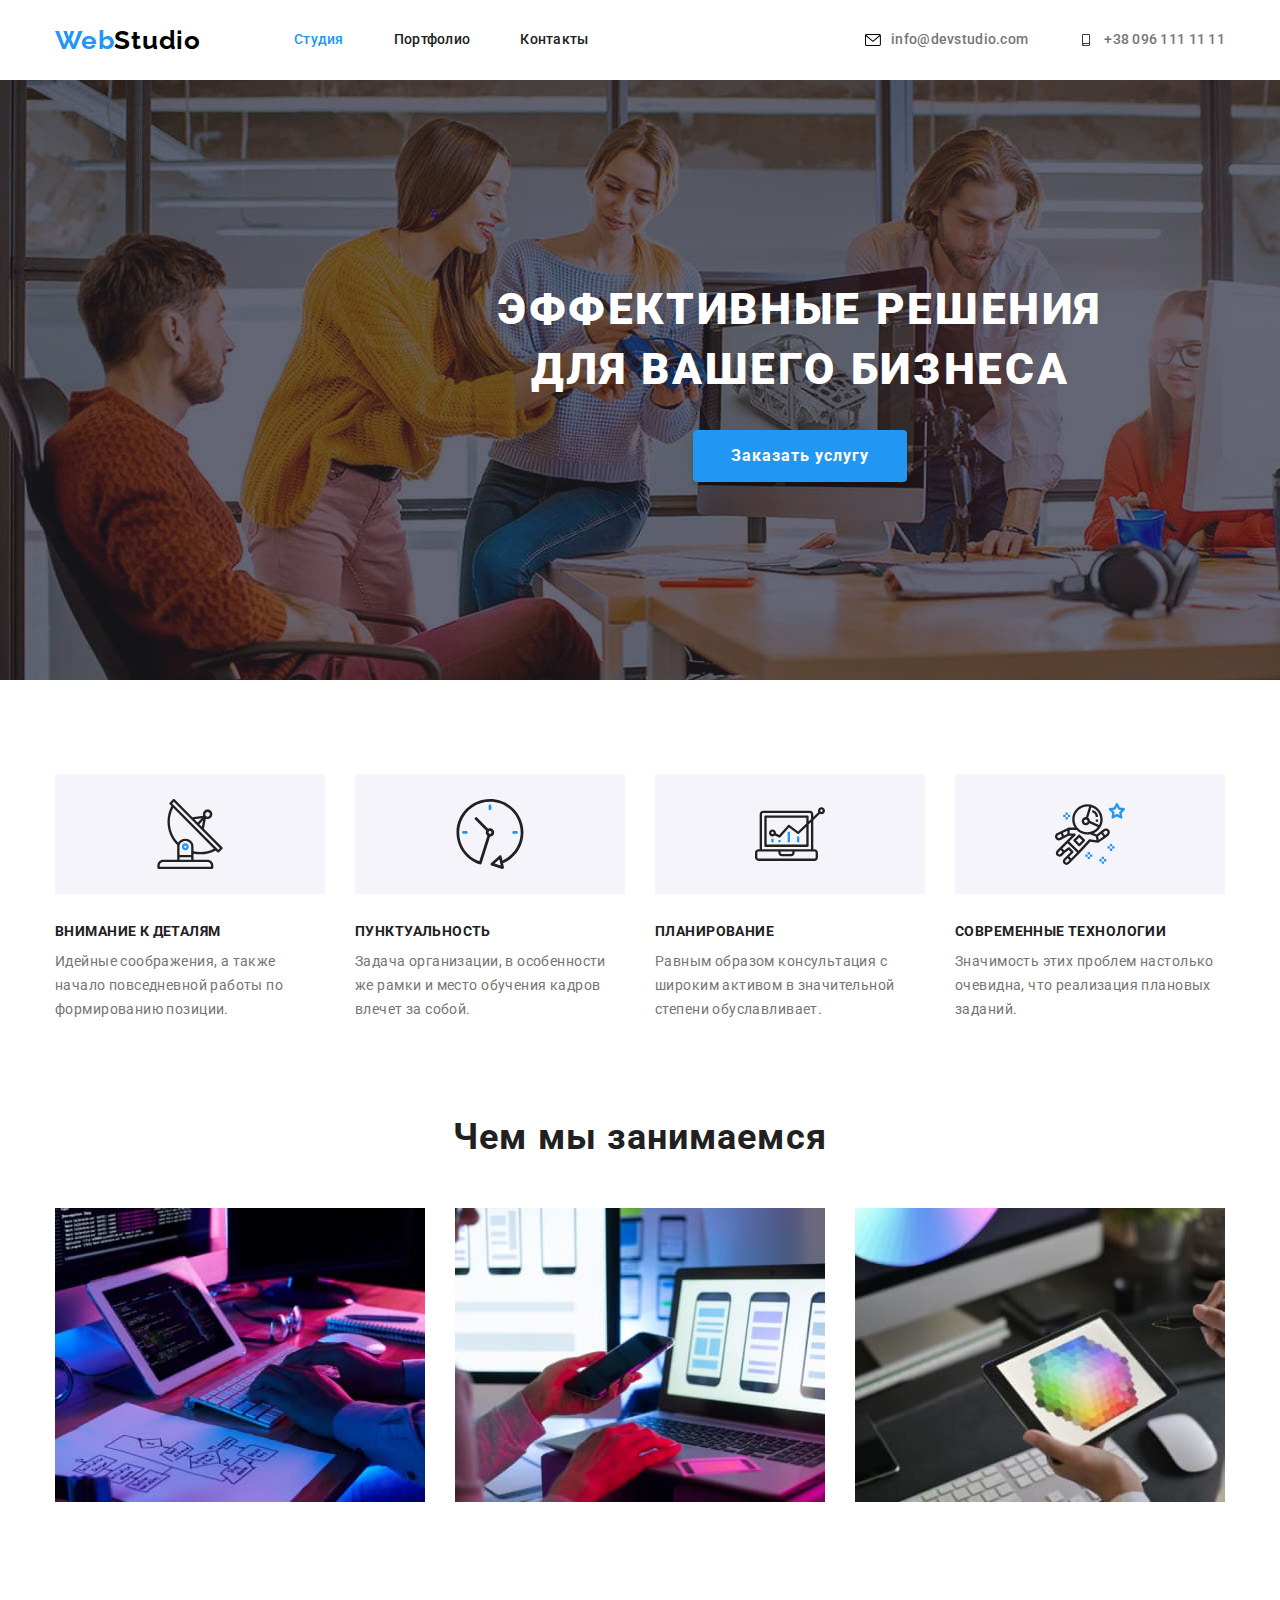
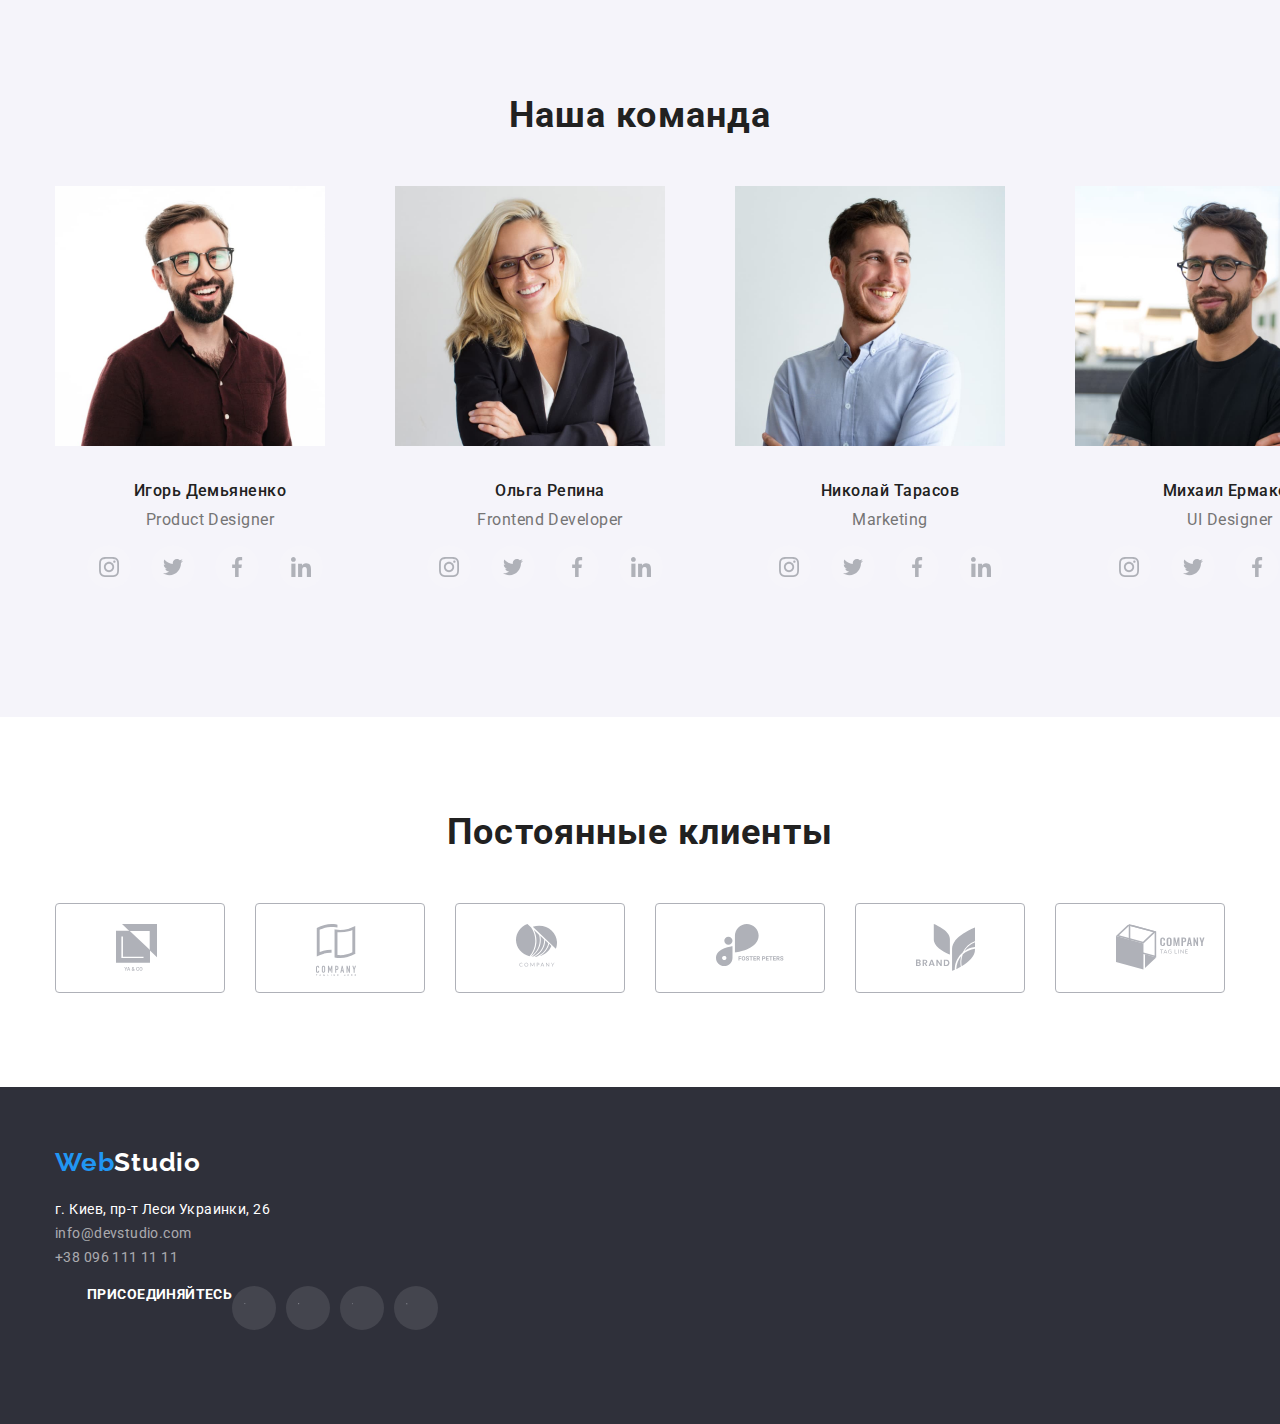
==== commit 1c3dd436: "add svg our team" ====
--- a/index.html
+++ b/index.html
@@ -186,6 +186,38 @@
               />
               <h3 class="item-title">Игорь Демьяненко</h3>
               <p class="item-text">Product Designer</p>
+              <div class="social-team">
+                <ul class="social-list">
+                  <li class="item-soc">
+                    <a class="social-link" href="">
+                      <svg class="social-icon">
+                        <use href="./images/icons.svg#instagram1"></use>
+                      </svg>
+                    </a>
+                  </li>
+                  <li class="item-soc">
+                    <a class="social-link" href="">
+                      <svg class="social-icon">
+                        <use href="./images/icons.svg#twitter1"></use>
+                      </svg>
+                    </a>
+                  </li>
+                  <li class="item-soc">
+                    <a class="social-link" href="">
+                      <svg class="social-icon">
+                        <use href="./images/icons.svg#facebook1"></use>
+                      </svg>
+                    </a>
+                  </li>
+                  <li class="item-soc">
+                    <a class="social-link" href="">
+                      <svg class="social-icon">
+                        <use href="./images/icons.svg#linkedin1"></use>
+                      </svg>
+                    </a>
+                  </li>
+                </ul>
+              </div>
             </li>
 
             <li class="item">
@@ -196,6 +228,38 @@
               />
               <h3 class="item-title">Ольга Репина</h3>
               <p class="item-text">Frontend Developer</p>
+              <div class="social-team">
+                <ul class="social-list">
+                  <li class="item-soc">
+                    <a class="social-link" href="">
+                      <svg class="social-icon">
+                        <use href="./images/icons.svg#instagram1"></use>
+                      </svg>
+                    </a>
+                  </li>
+                  <li class="item-soc">
+                    <a class="social-link" href="">
+                      <svg class="social-icon">
+                        <use href="./images/icons.svg#twitter1"></use>
+                      </svg>
+                    </a>
+                  </li>
+                  <li class="item-soc">
+                    <a class="social-link" href="">
+                      <svg class="social-icon">
+                        <use href="./images/icons.svg#facebook1"></use>
+                      </svg>
+                    </a>
+                  </li>
+                  <li class="item-soc">
+                    <a class="social-link" href="">
+                      <svg class="social-icon">
+                        <use href="./images/icons.svg#linkedin1"></use>
+                      </svg>
+                    </a>
+                  </li>
+                </ul>
+              </div>
             </li>
 
             <li class="item">
@@ -206,6 +270,38 @@
               />
               <h3 class="item-title">Николай Тарасов</h3>
               <p class="item-text">Marketing</p>
+              <div class="social-team">
+                <ul class="social-list">
+                  <li class="item-soc">
+                    <a class="social-link" href="">
+                      <svg class="social-icon">
+                        <use href="./images/icons.svg#instagram1"></use>
+                      </svg>
+                    </a>
+                  </li>
+                  <li class="item-soc">
+                    <a class="social-link" href="">
+                      <svg class="social-icon">
+                        <use href="./images/icons.svg#twitter1"></use>
+                      </svg>
+                    </a>
+                  </li>
+                  <li class="item-soc">
+                    <a class="social-link" href="">
+                      <svg class="social-icon">
+                        <use href="./images/icons.svg#facebook1"></use>
+                      </svg>
+                    </a>
+                  </li>
+                  <li class="item-soc">
+                    <a class="social-link" href="">
+                      <svg class="social-icon">
+                        <use href="./images/icons.svg#linkedin1"></use>
+                      </svg>
+                    </a>
+                  </li>
+                </ul>
+              </div>
             </li>
 
             <li class="item">
@@ -216,6 +312,38 @@
               />
               <h3 class="item-title">Михаил Ермаков</h3>
               <p class="item-text">UI Designer</p>
+              <div class="social-team">
+                <ul class="social-list">
+                  <li class="item-soc">
+                    <a class="social-link" href="">
+                      <svg class="social-icon">
+                        <use href="./images/icons.svg#instagram1"></use>
+                      </svg>
+                    </a>
+                  </li>
+                  <li class="item-soc">
+                    <a class="social-link" href="">
+                      <svg class="social-icon">
+                        <use href="./images/icons.svg#twitter1"></use>
+                      </svg>
+                    </a>
+                  </li>
+                  <li class="item-soc">
+                    <a class="social-link" href="">
+                      <svg class="social-icon">
+                        <use href="./images/icons.svg#facebook1"></use>
+                      </svg>
+                    </a>
+                  </li>
+                  <li class="item-soc">
+                    <a class="social-link" href="">
+                      <svg class="social-icon">
+                        <use href="./images/icons.svg#linkedin1"></use>
+                      </svg>
+                    </a>
+                  </li>
+                </ul>
+              </div>
             </li>
           </ul>
         </div>
@@ -277,22 +405,58 @@
     <!-- Підвал  -->
     <footer class="footer">
       <div class="container foot">
-        <a class="logo-footer" href=""
-          ><span class="logo-start">Web</span>Studio</a
-        >
-        <address class="footer-address">
-          <p>г. Киев, пр-т Леси Украинки, 26</p>
-          <p>
-            <a class="footer-address-link" href="mailto:info@devstudio.com"
-              >info@devstudio.com</a
-            >
-          </p>
-          <p>
-            <a class="footer-address-link" href="tel:+380961111111"
-              >+38 096 111 11 11</a
-            >
-          </p>
-        </address>
+        <div class="address-container">
+          <a class="logo-footer" href=""
+            ><span class="logo-start">Web</span>Studio</a
+          >
+          <address class="footer-address">
+            <p>г. Киев, пр-т Леси Украинки, 26</p>
+            <p>
+              <a class="footer-address-link" href="mailto:info@devstudio.com"
+                >info@devstudio.com</a
+              >
+            </p>
+            <p>
+              <a class="footer-address-link" href="tel:+380961111111"
+                >+38 096 111 11 11</a
+              >
+            </p>
+          </address>
+        </div>
+
+        <div class="social">
+          <ul class="social-list">
+            <p class="social-title">присоединяйтесь</p>
+            <li class="item">
+              <a class="social-link" href="">
+                <svg class="social-icon">
+                  <use href="./images/icons.svg#instagram2"></use>
+                </svg>
+              </a>
+            </li>
+            <li class="item">
+              <a class="social-link" href="">
+                <svg class="social-icon">
+                  <use href="./images/icons.svg#twitter2"></use>
+                </svg>
+              </a>
+            </li>
+            <li class="item">
+              <a class="social-link" href="">
+                <svg class="social-icon">
+                  <use href="./images/icons.svg#facebook2"></use>
+                </svg>
+              </a>
+            </li>
+            <li class="item">
+              <a class="social-link" href="">
+                <svg class="social-icon">
+                  <use href="./images/icons.svg#linkedin2"></use>
+                </svg>
+              </a>
+            </li>
+          </ul>
+        </div>
       </div>
     </footer>
   </body>
--- a/css/styles.css
+++ b/css/styles.css
@@ -173,6 +173,7 @@
 }
 
 .footer-address {
+  width: 231px;
   font-style: normal;
   font-size: 14px;
   line-height: 1.71;
@@ -185,6 +186,41 @@
 
   color: rgba(255, 255, 255, 0.6);
   text-decoration: none;
+}
+
+.social {
+  display: flex;
+}
+
+.social-title {
+  font-weight: 700;
+  font-size: 14px;
+  line-height: 16px;
+  letter-spacing: 0.03em;
+  text-transform: uppercase;
+
+  color: #ffffff;
+}
+
+.social-list {
+  display: flex;
+}
+
+.social-link {
+  display: inline-block;
+  width: 44px;
+  height: 44px;
+
+  border-radius: 50%;
+  background-color: rgba(255, 255, 255, 0.1);
+}
+
+.social-icon {
+  margin: 12px;
+}
+
+.social-link:not(last-child) {
+  margin-right: 10px;
 }
 
 /* *Герой */
@@ -364,14 +400,46 @@
 }
 
 .item .item-text {
-  padding-bottom: 30px;
-
   font-weight: 400;
   font-size: 16px;
   line-height: 1.19;
   letter-spacing: 0.03em;
   text-align: center;
   color: #757575;
+}
+.social-list {
+  display: flex;
+  margin-left: 32px;
+  margin-top: 16px;
+  margin-bottom: 30px;
+  margin-right: 32px;
+}
+
+.social-link {
+  display: inline-block;
+  width: 44px;
+  height: 44px;
+
+  border-radius: 50%;
+}
+
+.social-link:hover,
+.social-link:focus,
+.social-icon:hover,
+.social-icon:focus {
+  background-color: var(--acent-color);
+  fill: var(--background-color);
+}
+
+.social-icon {
+  width: 20px;
+  height: 20px;
+  margin: 12px;
+  fill: #afb1b8;
+}
+
+.item-soc:not(:last-child) {
+  margin-right: 10px;
 }
 
 /* *Постійні клієнти */
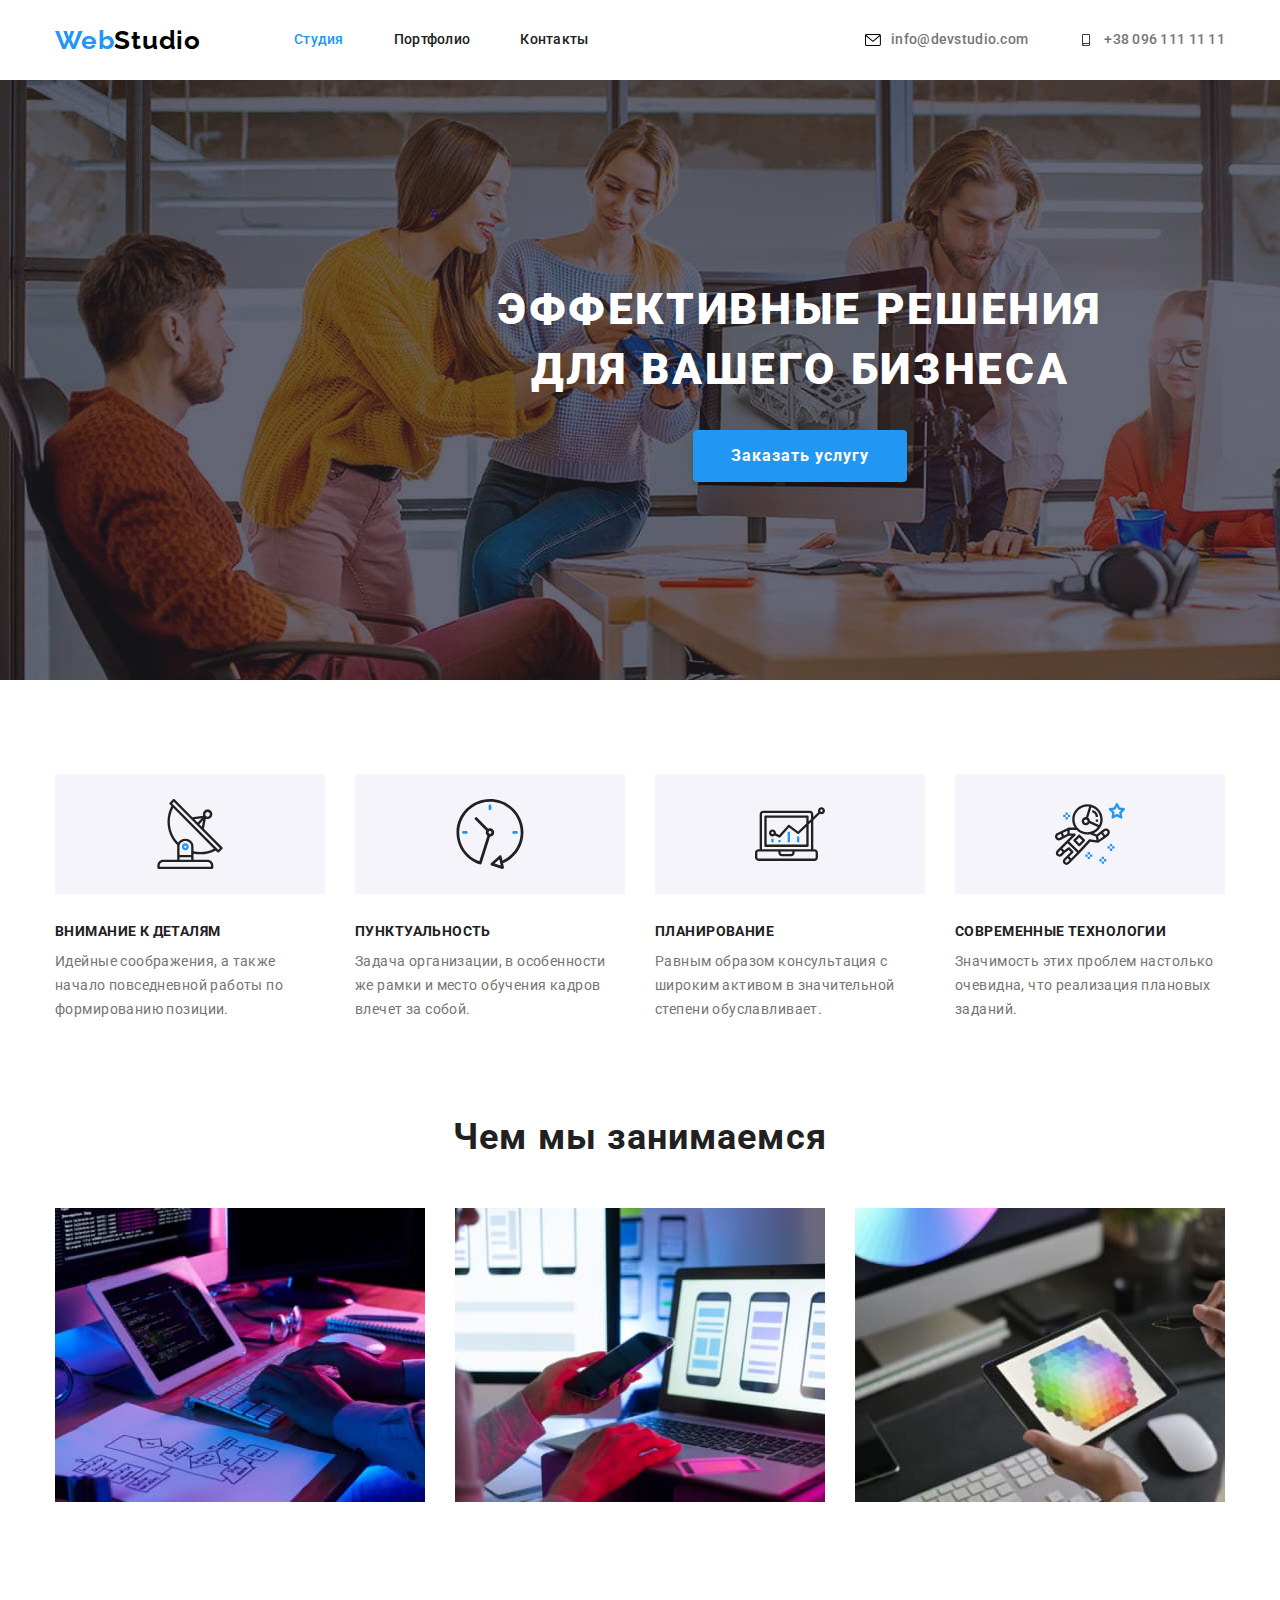
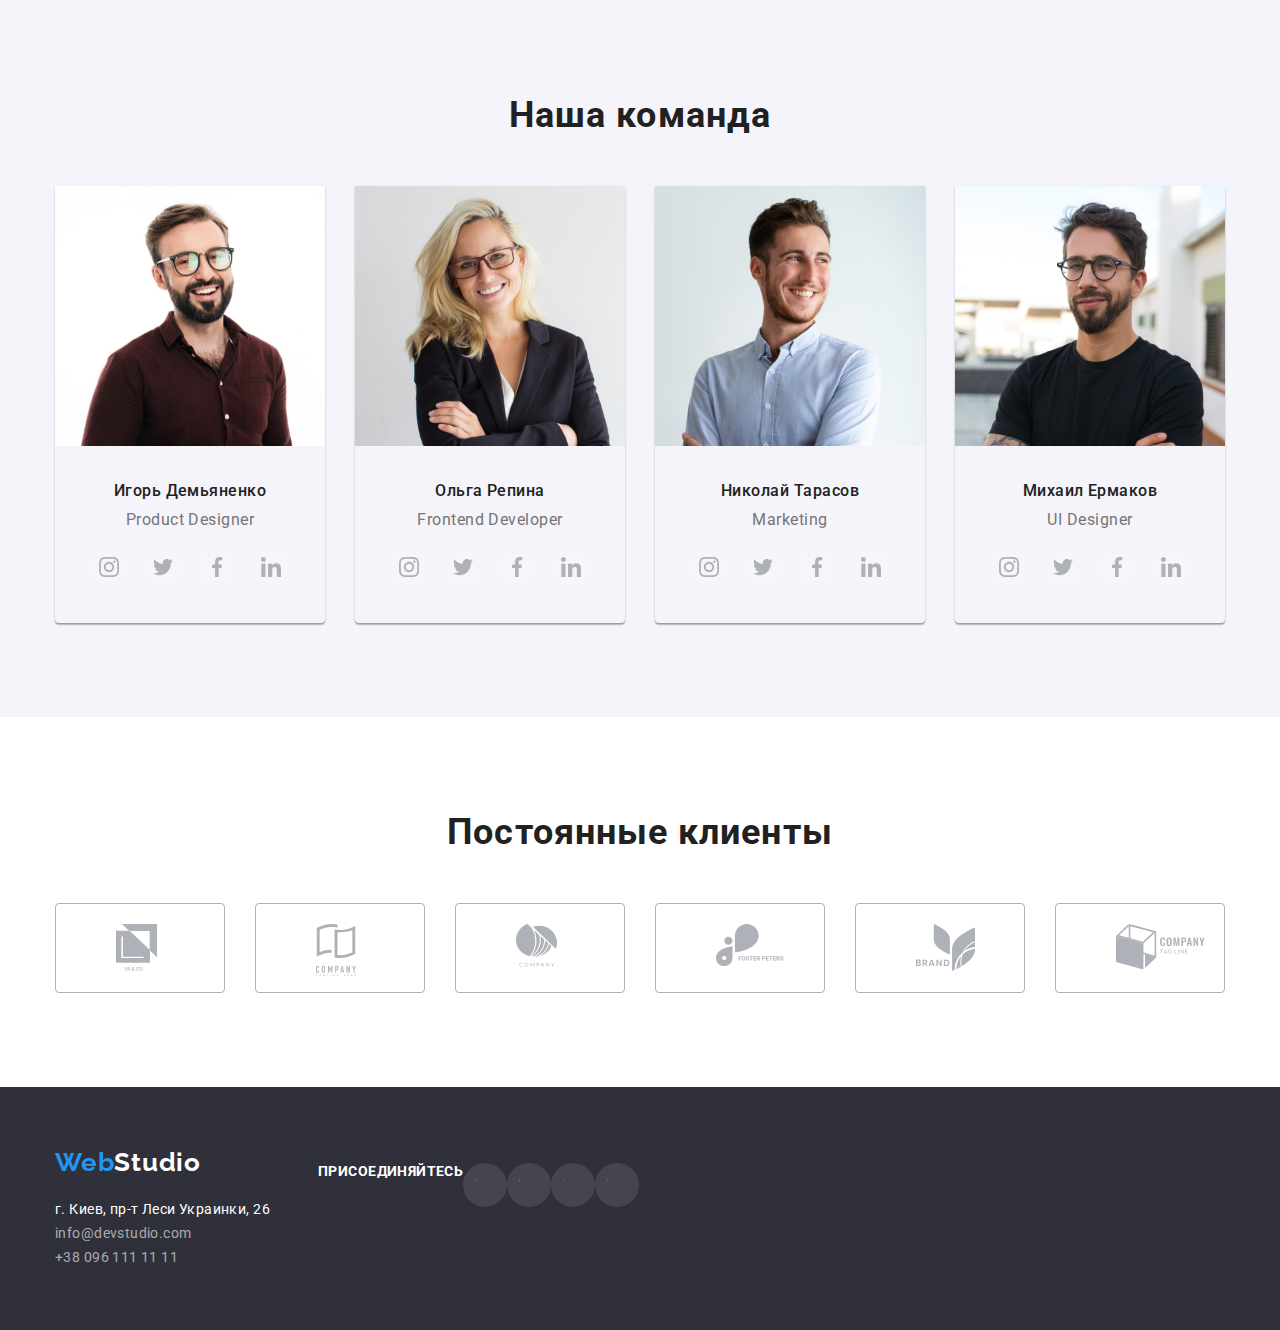
==== commit ab4ff483: "трохи футера" ====
--- a/index.html
+++ b/index.html
@@ -405,57 +405,59 @@
     <!-- Підвал  -->
     <footer class="footer">
       <div class="container foot">
-        <div class="address-container">
-          <a class="logo-footer" href=""
-            ><span class="logo-start">Web</span>Studio</a
-          >
-          <address class="footer-address">
-            <p>г. Киев, пр-т Леси Украинки, 26</p>
-            <p>
-              <a class="footer-address-link" href="mailto:info@devstudio.com"
-                >info@devstudio.com</a
-              >
-            </p>
-            <p>
-              <a class="footer-address-link" href="tel:+380961111111"
-                >+38 096 111 11 11</a
-              >
-            </p>
-          </address>
-        </div>
-
-        <div class="social">
-          <ul class="social-list">
-            <p class="social-title">присоединяйтесь</p>
-            <li class="item">
-              <a class="social-link" href="">
-                <svg class="social-icon">
-                  <use href="./images/icons.svg#instagram2"></use>
-                </svg>
-              </a>
-            </li>
-            <li class="item">
-              <a class="social-link" href="">
-                <svg class="social-icon">
-                  <use href="./images/icons.svg#twitter2"></use>
-                </svg>
-              </a>
-            </li>
-            <li class="item">
-              <a class="social-link" href="">
-                <svg class="social-icon">
-                  <use href="./images/icons.svg#facebook2"></use>
-                </svg>
-              </a>
-            </li>
-            <li class="item">
-              <a class="social-link" href="">
-                <svg class="social-icon">
-                  <use href="./images/icons.svg#linkedin2"></use>
-                </svg>
-              </a>
-            </li>
-          </ul>
+        <div class="foot-line">
+          <div class="address-container">
+            <a class="logo-footer" href=""
+              ><span class="logo-start">Web</span>Studio</a
+            >
+            <address class="footer-address">
+              <p>г. Киев, пр-т Леси Украинки, 26</p>
+              <p>
+                <a class="footer-address-link" href="mailto:info@devstudio.com"
+                  >info@devstudio.com</a
+                >
+              </p>
+              <p>
+                <a class="footer-address-link" href="tel:+380961111111"
+                  >+38 096 111 11 11</a
+                >
+              </p>
+            </address>
+          </div>
+
+          <div class="social">
+            <ul class="social-list">
+              <p class="social-title">присоединяйтесь</p>
+              <li class="item">
+                <a class="social-link" href="">
+                  <svg class="social-icon" width="20" height="20">
+                    <use href="./images/icons.svg#instagram2"></use>
+                  </svg>
+                </a>
+              </li>
+              <li class="item">
+                <a class="social-link" href="">
+                  <svg class="social-icon">
+                    <use href="./images/icons.svg#twitter2"></use>
+                  </svg>
+                </a>
+              </li>
+              <li class="item">
+                <a class="social-link" href="">
+                  <svg class="social-icon">
+                    <use href="./images/icons.svg#facebook2"></use>
+                  </svg>
+                </a>
+              </li>
+              <li class="item">
+                <a class="social-link" href="">
+                  <svg class="social-icon">
+                    <use href="./images/icons.svg#linkedin2"></use>
+                  </svg>
+                </a>
+              </li>
+            </ul>
+          </div>
         </div>
       </div>
     </footer>
--- a/css/styles.css
+++ b/css/styles.css
@@ -3,7 +3,7 @@
   --background-color: #ffffff;
 }
 
-/* ГЛАВНАЯ */
+/* *!ГЛАВНАЯ */
 body {
   font-family: Roboto, sans-serif;
 }
@@ -44,7 +44,7 @@
   margin: -1px;
 }
 
-/* *Хедер  */
+/* *!Хедер  */
 
 .line {
   border-bottom: 1px solid #ececec;
@@ -151,7 +151,7 @@
   fill: #2196f3;
 }
 
-/* *Футер */
+/* *!Футер */
 .footer {
   padding-top: 60px;
   padding-bottom: 60px;
@@ -159,6 +159,10 @@
   background-color: #2f303a;
 }
 
+.foot-line {
+  display: flex;
+}
+
 .logo-footer {
   display: block;
   margin-bottom: 20px;
@@ -173,6 +177,7 @@
 }
 
 .footer-address {
+  display: block;
   width: 231px;
   font-style: normal;
   font-size: 14px;
@@ -215,15 +220,11 @@
   background-color: rgba(255, 255, 255, 0.1);
 }
 
-.social-icon {
+/* .social-icon {
   margin: 12px;
-}
-
-.social-link:not(last-child) {
-  margin-right: 10px;
-}
-
-/* *Герой */
+} */
+
+/* *!Герой */
 .hero {
   padding-bottom: 200px;
   padding-top: 200px;
@@ -286,7 +287,7 @@
     url(../images/hero.jpg);
 }
 
-/* *Особливості */
+/**! *Особливості */
 .special {
   padding-top: 94px;
   padding-bottom: 94px;
@@ -335,7 +336,7 @@
   color: #757575;
 }
 
-/* *Чим займаємось */
+/**! *Чим займаємось */
 
 .doings {
   padding-bottom: 94px;
@@ -360,7 +361,7 @@
   color: #212121;
 }
 
-/* *Наша команда */
+/**! *Наша команда */
 .team {
   padding-bottom: 94px;
   padding-top: 94px;
@@ -370,6 +371,13 @@
 
 .team-list {
   display: flex;
+}
+
+.team-list .item {
+  max-width: 270px;
+  box-shadow: 0px 1px 3px rgba(0, 0, 0, 0.12), 0px 1px 1px rgba(0, 0, 0, 0.14),
+    0px 2px 1px rgba(0, 0, 0, 0.2);
+  border-radius: 0px 0px 4px 4px;
 }
 
 .team-list .item:not(:last-child) {
@@ -442,7 +450,7 @@
   margin-right: 10px;
 }
 
-/* *Постійні клієнти */
+/**! *Постійні клієнти */
 
 .customers {
   padding-top: 94px;
@@ -495,7 +503,7 @@
   fill: var(--acent-color);
 }
 
-/* ПОРТФОЛИО */
+/* *!ПОРТФОЛИО */
 
 .portfolio {
   padding-top: 94px;
@@ -565,6 +573,13 @@
   margin-top: 30px;
   flex-basis: calc(100% / 3 - 30px);
 }
+
+.examples-item:hover,
+.examples-item:focus {
+  box-shadow: 0px 1px 1px rgba(0, 0, 0, 0.12), 0px 4px 4px rgba(0, 0, 0, 0.06),
+    1px 4px 6px rgba(0, 0, 0, 0.16);
+}
+
 .carts {
   padding-top: 20px;
   padding-right: 24px;
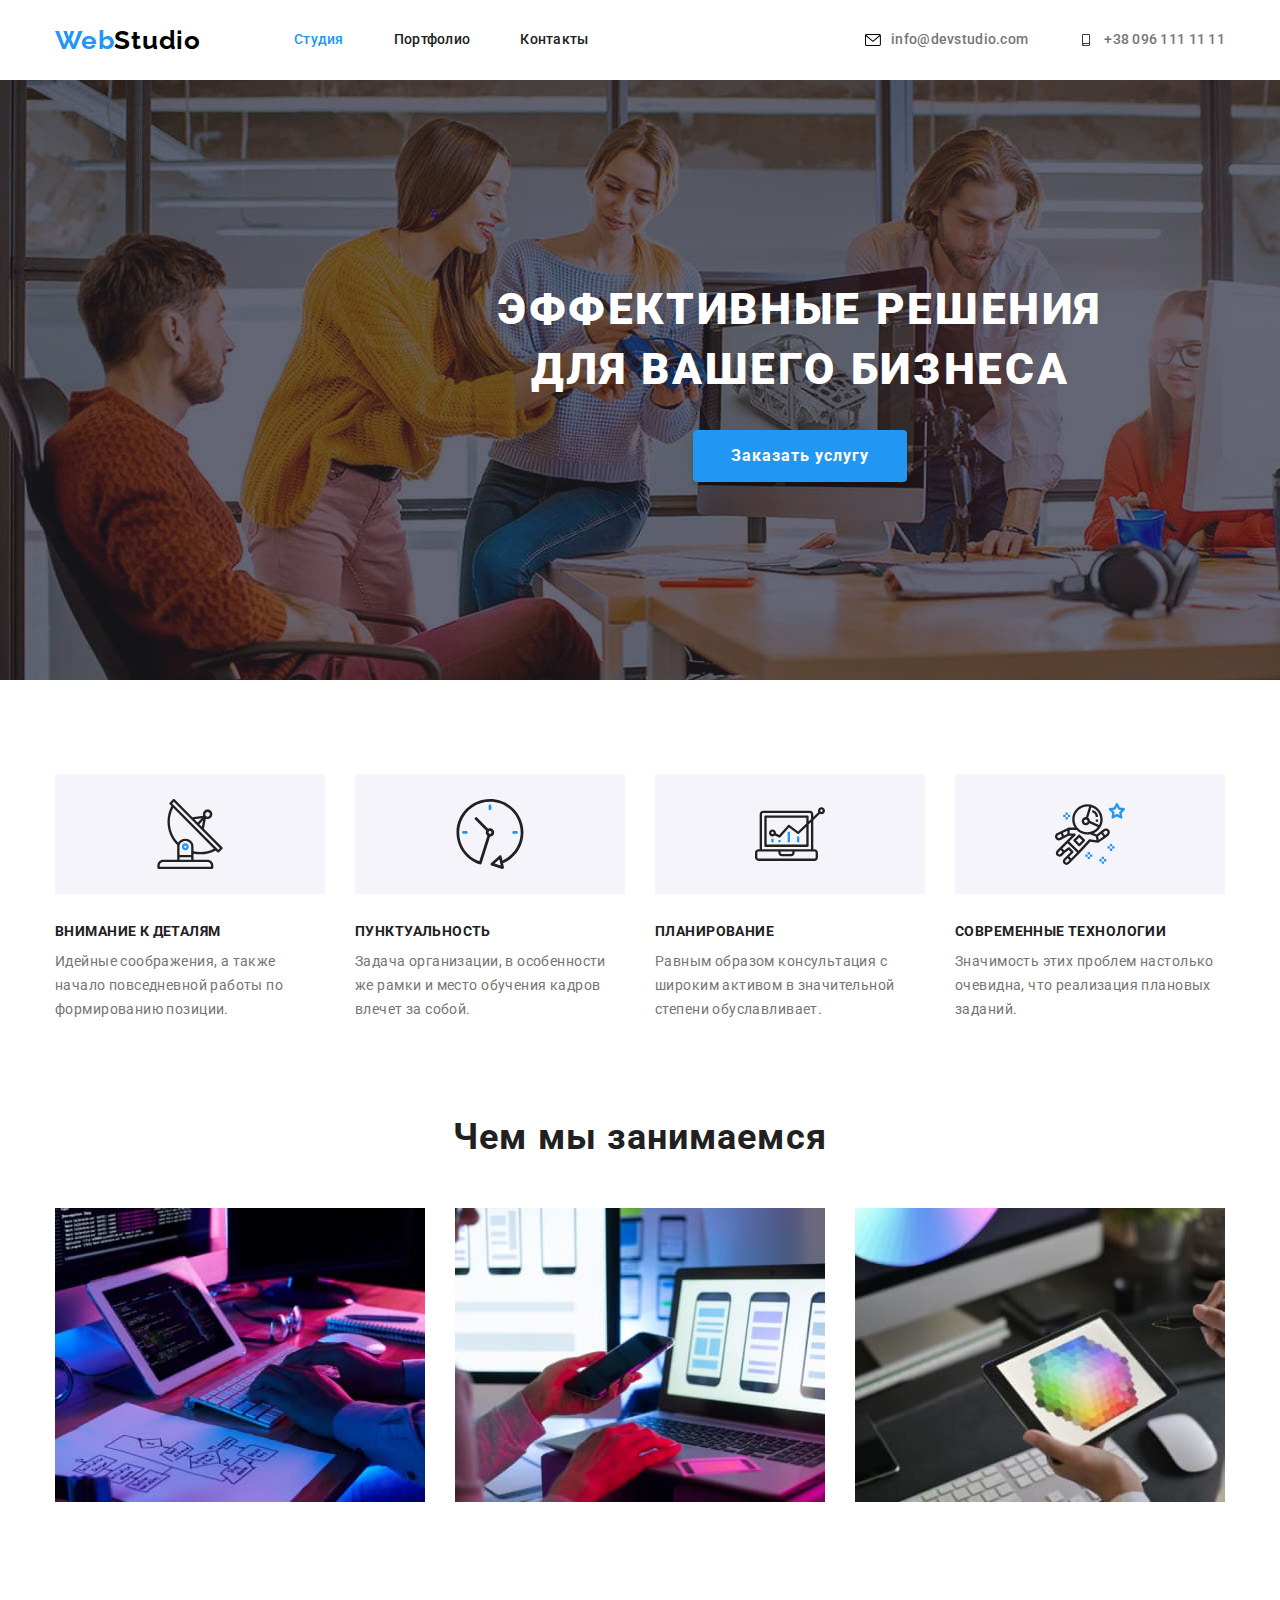
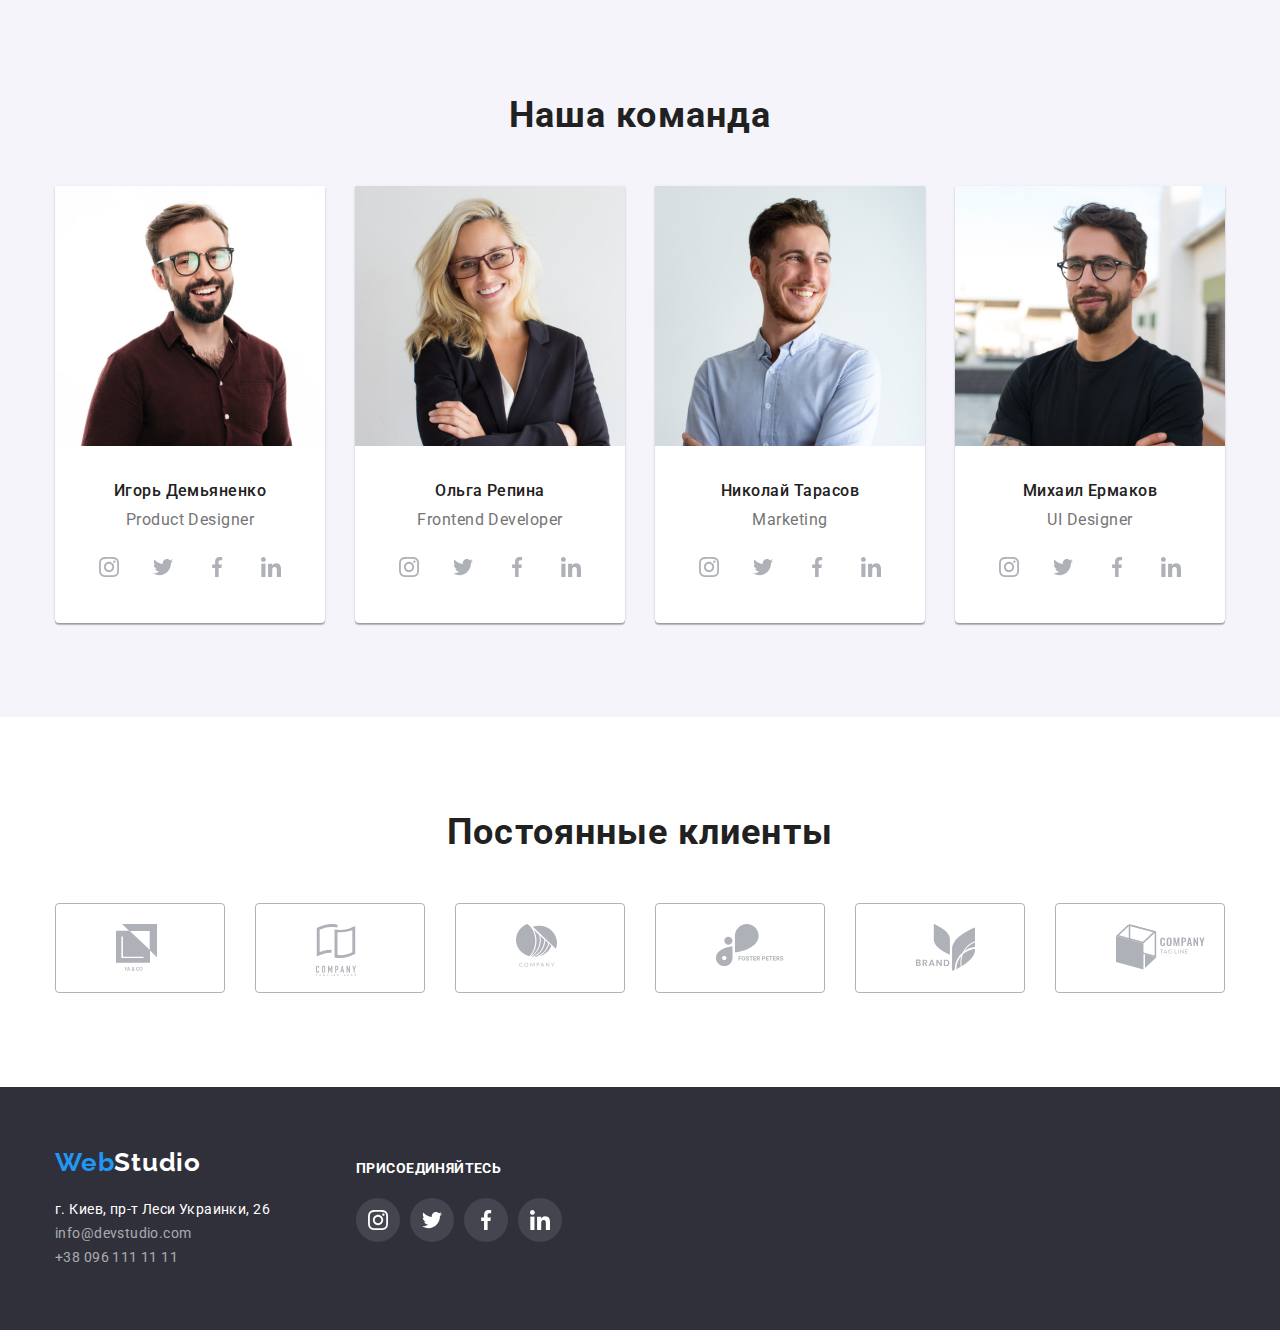
==== commit 06c558f6: "footer done" ====
--- a/index.html
+++ b/index.html
@@ -190,28 +190,28 @@
                 <ul class="social-list">
                   <li class="item-soc">
                     <a class="social-link" href="">
-                      <svg class="social-icon">
+                      <svg class="social-icons">
                         <use href="./images/icons.svg#instagram1"></use>
                       </svg>
                     </a>
                   </li>
                   <li class="item-soc">
                     <a class="social-link" href="">
-                      <svg class="social-icon">
+                      <svg class="social-icons">
                         <use href="./images/icons.svg#twitter1"></use>
                       </svg>
                     </a>
                   </li>
                   <li class="item-soc">
                     <a class="social-link" href="">
-                      <svg class="social-icon">
+                      <svg class="social-icons">
                         <use href="./images/icons.svg#facebook1"></use>
                       </svg>
                     </a>
                   </li>
                   <li class="item-soc">
                     <a class="social-link" href="">
-                      <svg class="social-icon">
+                      <svg class="social-icons">
                         <use href="./images/icons.svg#linkedin1"></use>
                       </svg>
                     </a>
@@ -232,28 +232,28 @@
                 <ul class="social-list">
                   <li class="item-soc">
                     <a class="social-link" href="">
-                      <svg class="social-icon">
+                      <svg class="social-icons">
                         <use href="./images/icons.svg#instagram1"></use>
                       </svg>
                     </a>
                   </li>
                   <li class="item-soc">
                     <a class="social-link" href="">
-                      <svg class="social-icon">
+                      <svg class="social-icons">
                         <use href="./images/icons.svg#twitter1"></use>
                       </svg>
                     </a>
                   </li>
                   <li class="item-soc">
                     <a class="social-link" href="">
-                      <svg class="social-icon">
+                      <svg class="social-icons">
                         <use href="./images/icons.svg#facebook1"></use>
                       </svg>
                     </a>
                   </li>
                   <li class="item-soc">
                     <a class="social-link" href="">
-                      <svg class="social-icon">
+                      <svg class="social-icons">
                         <use href="./images/icons.svg#linkedin1"></use>
                       </svg>
                     </a>
@@ -274,28 +274,28 @@
                 <ul class="social-list">
                   <li class="item-soc">
                     <a class="social-link" href="">
-                      <svg class="social-icon">
+                      <svg class="social-icons">
                         <use href="./images/icons.svg#instagram1"></use>
                       </svg>
                     </a>
                   </li>
                   <li class="item-soc">
                     <a class="social-link" href="">
-                      <svg class="social-icon">
+                      <svg class="social-icons">
                         <use href="./images/icons.svg#twitter1"></use>
                       </svg>
                     </a>
                   </li>
                   <li class="item-soc">
                     <a class="social-link" href="">
-                      <svg class="social-icon">
+                      <svg class="social-icons">
                         <use href="./images/icons.svg#facebook1"></use>
                       </svg>
                     </a>
                   </li>
                   <li class="item-soc">
                     <a class="social-link" href="">
-                      <svg class="social-icon">
+                      <svg class="social-icons">
                         <use href="./images/icons.svg#linkedin1"></use>
                       </svg>
                     </a>
@@ -316,28 +316,28 @@
                 <ul class="social-list">
                   <li class="item-soc">
                     <a class="social-link" href="">
-                      <svg class="social-icon">
+                      <svg class="social-icons">
                         <use href="./images/icons.svg#instagram1"></use>
                       </svg>
                     </a>
                   </li>
                   <li class="item-soc">
                     <a class="social-link" href="">
-                      <svg class="social-icon">
+                      <svg class="social-icons">
                         <use href="./images/icons.svg#twitter1"></use>
                       </svg>
                     </a>
                   </li>
                   <li class="item-soc">
                     <a class="social-link" href="">
-                      <svg class="social-icon">
+                      <svg class="social-icons">
                         <use href="./images/icons.svg#facebook1"></use>
                       </svg>
                     </a>
                   </li>
                   <li class="item-soc">
                     <a class="social-link" href="">
-                      <svg class="social-icon">
+                      <svg class="social-icons">
                         <use href="./images/icons.svg#linkedin1"></use>
                       </svg>
                     </a>
@@ -426,37 +426,41 @@
           </div>
 
           <div class="social">
-            <ul class="social-list">
-              <p class="social-title">присоединяйтесь</p>
-              <li class="item">
-                <a class="social-link" href="">
-                  <svg class="social-icon" width="20" height="20">
-                    <use href="./images/icons.svg#instagram2"></use>
-                  </svg>
-                </a>
-              </li>
-              <li class="item">
-                <a class="social-link" href="">
-                  <svg class="social-icon">
-                    <use href="./images/icons.svg#twitter2"></use>
-                  </svg>
-                </a>
-              </li>
-              <li class="item">
-                <a class="social-link" href="">
-                  <svg class="social-icon">
-                    <use href="./images/icons.svg#facebook2"></use>
-                  </svg>
-                </a>
-              </li>
-              <li class="item">
-                <a class="social-link" href="">
-                  <svg class="social-icon">
-                    <use href="./images/icons.svg#linkedin2"></use>
-                  </svg>
-                </a>
-              </li>
-            </ul>
+            <div class="social-span">
+              <span class="social-title">присоединяйтесь</span>
+            </div>
+            <div class="ul-social">
+              <ul class="social-list">
+                <li class="item">
+                  <a class="social-link" href="">
+                    <svg class="social-icon" width="20" height="20">
+                      <use href="./images/icons.svg#instagram1"></use>
+                    </svg>
+                  </a>
+                </li>
+                <li class="item">
+                  <a class="social-link" href="">
+                    <svg class="social-icon">
+                      <use href="./images/icons.svg#twitter1"></use>
+                    </svg>
+                  </a>
+                </li>
+                <li class="item">
+                  <a class="social-link" href="">
+                    <svg class="social-icon">
+                      <use href="./images/icons.svg#facebook1"></use>
+                    </svg>
+                  </a>
+                </li>
+                <li class="item">
+                  <a class="social-link" href="">
+                    <svg class="social-icon">
+                      <use href="./images/icons.svg#linkedin1"></use>
+                    </svg>
+                  </a>
+                </li>
+              </ul>
+            </div>
           </div>
         </div>
       </div>
--- a/css/styles.css
+++ b/css/styles.css
@@ -187,14 +187,20 @@
 }
 
 .footer-address a {
-  display: block;
+  display: flex;
 
   color: rgba(255, 255, 255, 0.6);
   text-decoration: none;
 }
 
 .social {
-  display: flex;
+  margin-top: 12px;
+  margin-left: 70px;
+  align-content: flex-start;
+}
+
+.ul-social {
+  margin-top: 20px;
 }
 
 .social-title {
@@ -209,10 +215,11 @@
 
 .social-list {
   display: flex;
+  align-items: center;
 }
 
 .social-link {
-  display: inline-block;
+  display: block;
   width: 44px;
   height: 44px;
 
@@ -220,9 +227,23 @@
   background-color: rgba(255, 255, 255, 0.1);
 }
 
-/* .social-icon {
+.social-link:hover,
+.social-link:focus,
+.social-icon:hover,
+.social-icon:focus {
+  background-color: var(--acent-color);
+}
+
+.social-icon {
+  width: 20px;
+  height: 20px;
   margin: 12px;
-} */
+  fill: #ffffff;
+}
+
+.social-list .item:not(:last-child) {
+  margin-right: 10px;
+}
 
 /* *!Герой */
 .hero {
@@ -375,6 +396,7 @@
 
 .team-list .item {
   max-width: 270px;
+  background-color: #fff;
   box-shadow: 0px 1px 3px rgba(0, 0, 0, 0.12), 0px 1px 1px rgba(0, 0, 0, 0.14),
     0px 2px 1px rgba(0, 0, 0, 0.2);
   border-radius: 0px 0px 4px 4px;
@@ -415,7 +437,7 @@
   text-align: center;
   color: #757575;
 }
-.social-list {
+.social-team .social-list {
   display: flex;
   margin-left: 32px;
   margin-top: 16px;
@@ -433,13 +455,13 @@
 
 .social-link:hover,
 .social-link:focus,
-.social-icon:hover,
-.social-icon:focus {
+.social-icons:hover,
+.social-icons:focus {
   background-color: var(--acent-color);
   fill: var(--background-color);
 }
 
-.social-icon {
+.social-icons {
   width: 20px;
   height: 20px;
   margin: 12px;
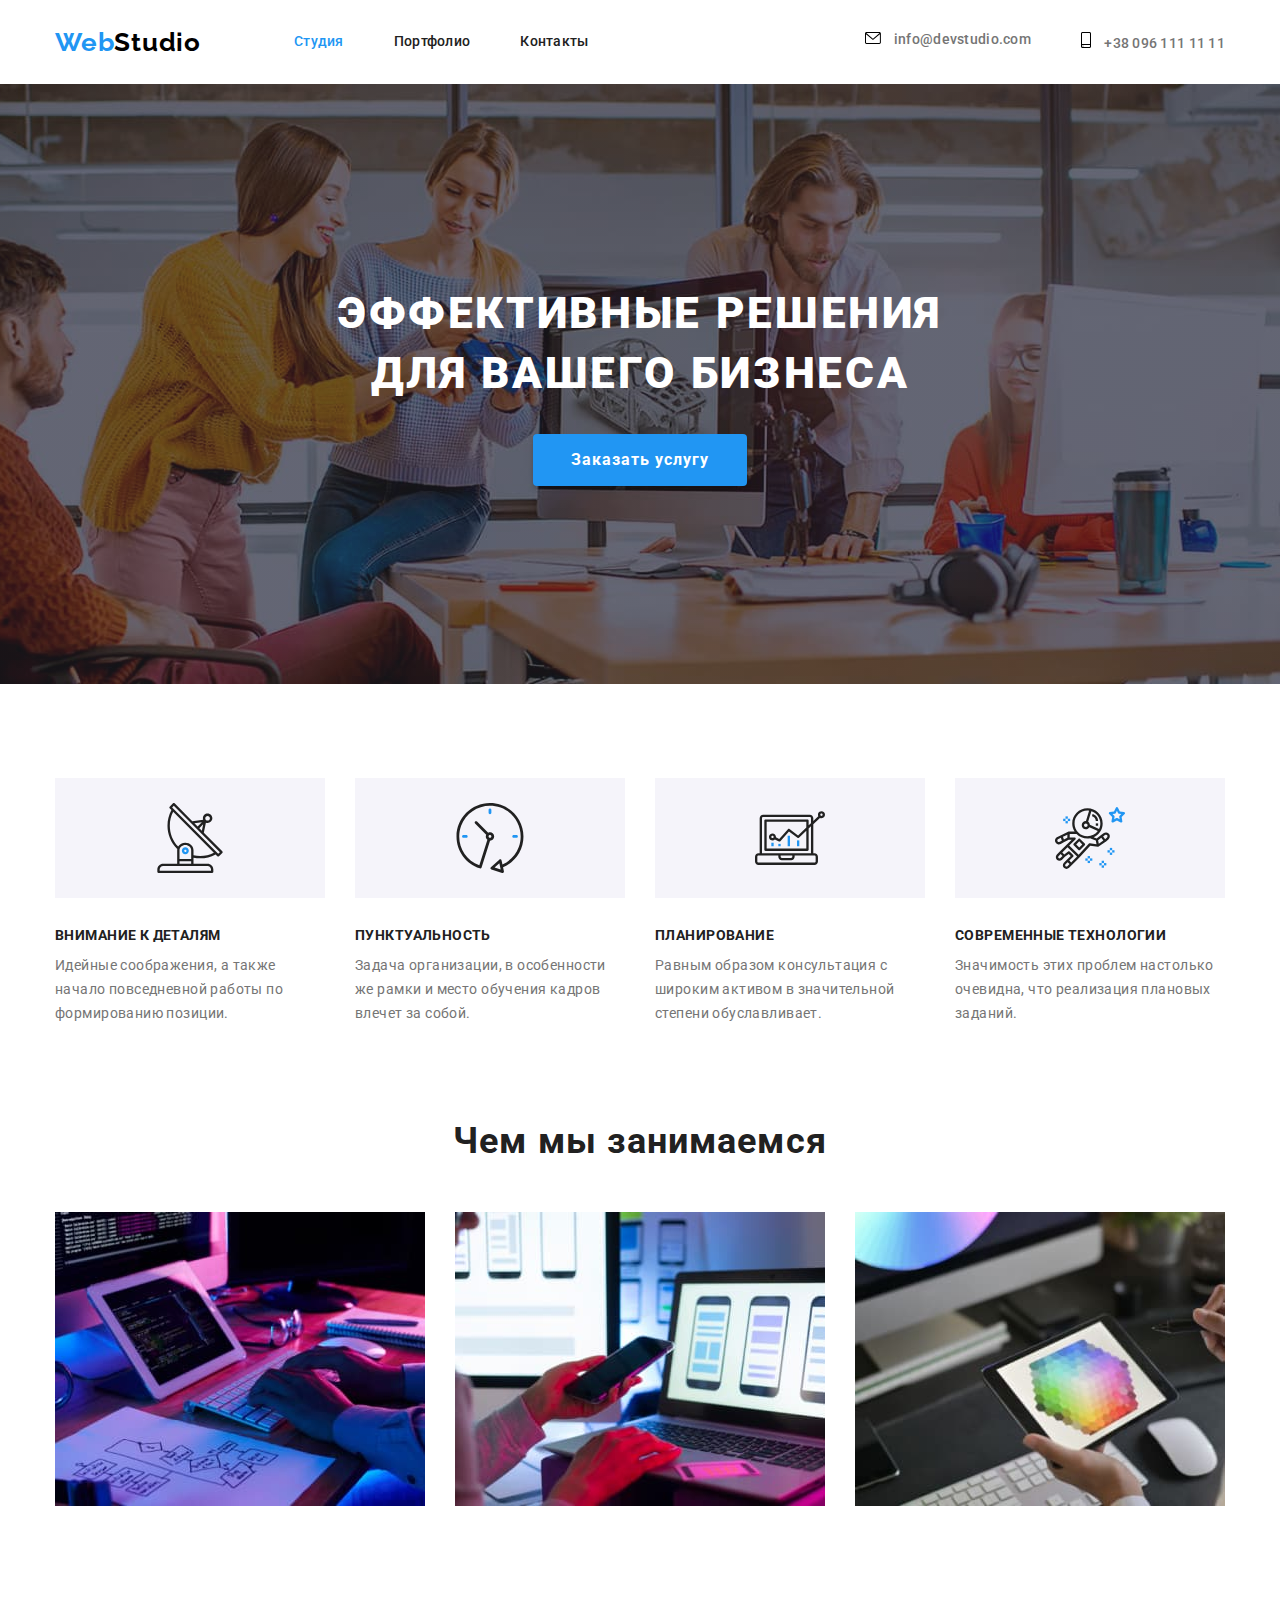
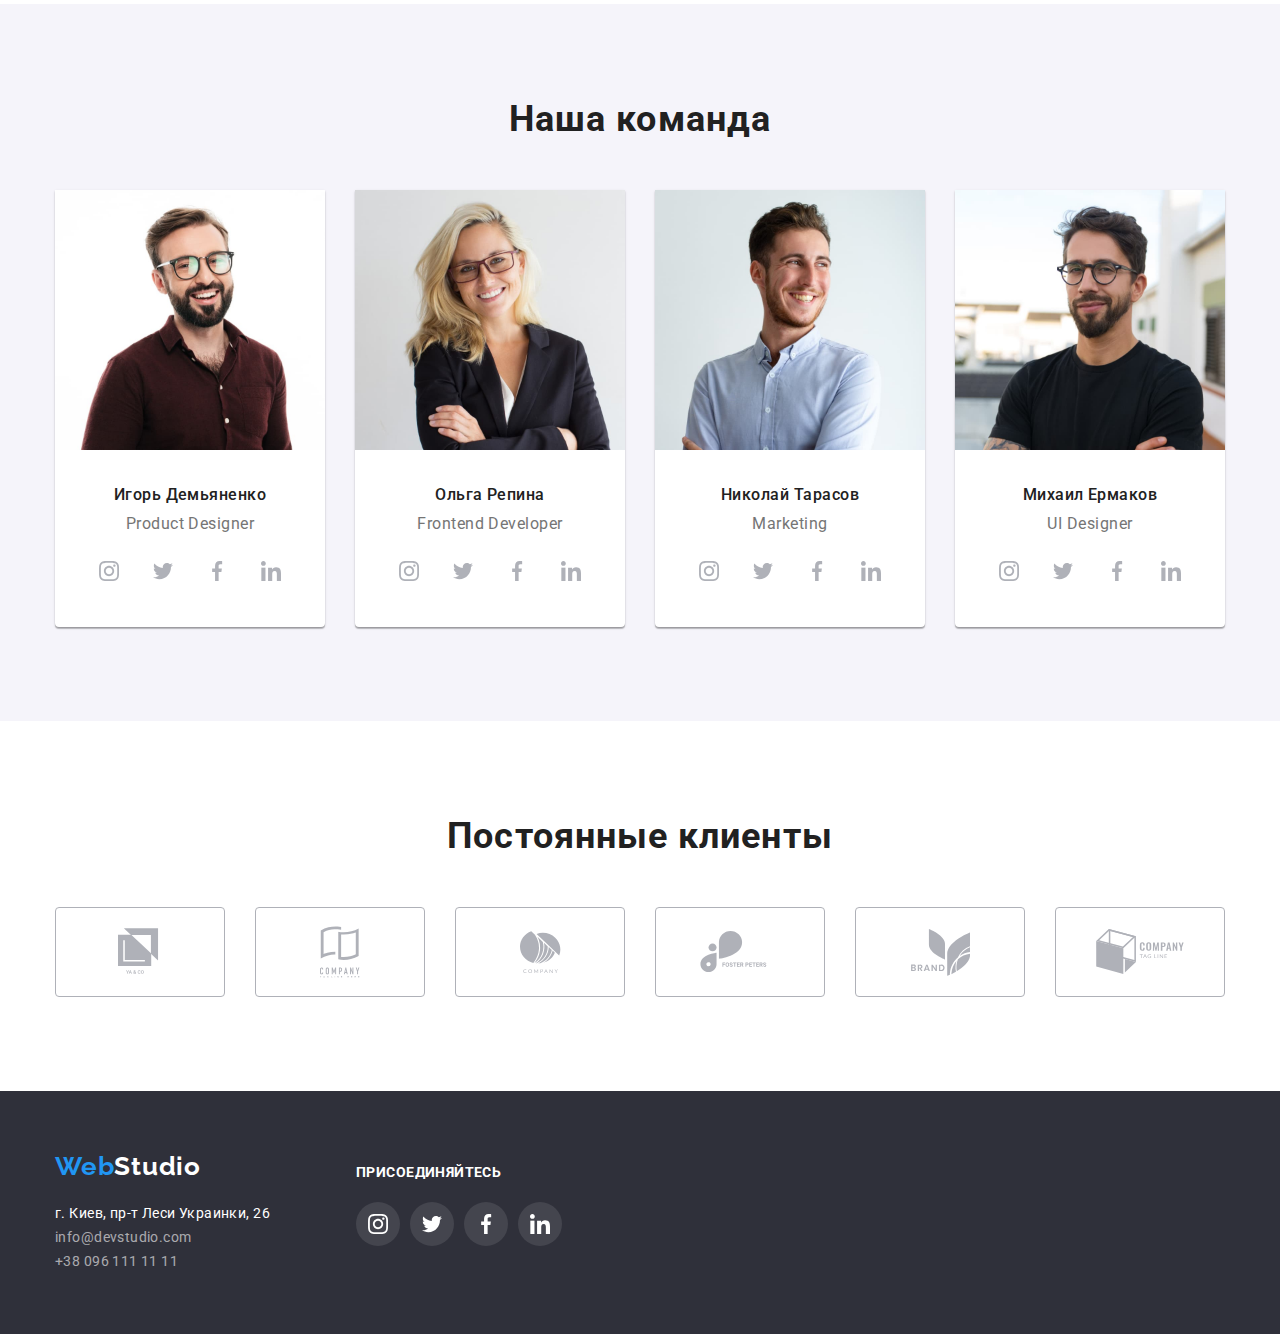
==== commit 47049131: "correction made pursuant to comments" ====
--- a/index.html
+++ b/index.html
@@ -38,29 +38,21 @@
         </nav>
 
         <ul class="contact">
-          <li>
-            <a class="icon-link" href="mailto:info@devstudio.com">
-              <svg class="icon-header">
-                <use href="./images/icons.svg#envelope"></use>
-              </svg>
-            </a>
-          </li>
           <li class="item">
             <a class="contact-link" href="mailto:info@devstudio.com"
-              >info@devstudio.com</a
+              ><svg class="ico-cont" width="16" height="12">
+                <use href="./images/icon.svg#envelope"></use>
+              </svg>
+              info@devstudio.com</a
             >
           </li>
-          <li>
-            <a class="icon-link" href="tel:+380961111111">
-              <svg class="icon-header">
-                <use href="./images/icons.svg#smartphone"></use>
-              </svg>
-            </a>
-          </li>
 
           <li class="item">
             <a class="contact-link" href="tel:+380961111111"
-              >+38 096 111 11 11</a
+              ><svg class="ico-cont" width="10" height="16">
+                <use href="./images/icon.svg#smartphone"></use>
+              </svg>
+              +38 096 111 11 11</a
             >
           </li>
         </ul>
@@ -89,7 +81,7 @@
             <li class="item">
               <div class="spec-container">
                 <svg class="icon">
-                  <use href="./images/icons.svg#antenna"></use>
+                  <use href="./images/icon.svg#antenna"></use>
                 </svg>
               </div>
               <h3 class="special-title">Внимание к деталям</h3>
@@ -102,7 +94,7 @@
             <li class="item">
               <div class="spec-container">
                 <svg class="icon">
-                  <use href="./images/icons.svg#clock"></use>
+                  <use href="./images/icon.svg#clock"></use>
                 </svg>
               </div>
               <h3 class="special-title">Пунктуальность</h3>
@@ -115,7 +107,7 @@
             <li class="item">
               <div class="spec-container">
                 <svg class="icon">
-                  <use href="./images/icons.svg#diagram"></use>
+                  <use href="./images/icon.svg#diagram"></use>
                 </svg>
               </div>
               <h3 class="special-title">Планирование</h3>
@@ -128,7 +120,7 @@
             <li class="item">
               <div class="spec-container">
                 <svg class="icon">
-                  <use href="./images/icons.svg#astronaut"></use>
+                  <use href="./images/icon.svg#astronaut"></use>
                 </svg>
               </div>
               <h3 class="special-title">Современные технологии</h3>
@@ -191,28 +183,28 @@
                   <li class="item-soc">
                     <a class="social-link" href="">
                       <svg class="social-icons">
-                        <use href="./images/icons.svg#instagram1"></use>
-                      </svg>
-                    </a>
-                  </li>
-                  <li class="item-soc">
-                    <a class="social-link" href="">
-                      <svg class="social-icons">
-                        <use href="./images/icons.svg#twitter1"></use>
-                      </svg>
-                    </a>
-                  </li>
-                  <li class="item-soc">
-                    <a class="social-link" href="">
-                      <svg class="social-icons">
-                        <use href="./images/icons.svg#facebook1"></use>
-                      </svg>
-                    </a>
-                  </li>
-                  <li class="item-soc">
-                    <a class="social-link" href="">
-                      <svg class="social-icons">
-                        <use href="./images/icons.svg#linkedin1"></use>
+                        <use href="./images/icon.svg#instagram1"></use>
+                      </svg>
+                    </a>
+                  </li>
+                  <li class="item-soc">
+                    <a class="social-link" href="">
+                      <svg class="social-icons">
+                        <use href="./images/icon.svg#twitter1"></use>
+                      </svg>
+                    </a>
+                  </li>
+                  <li class="item-soc">
+                    <a class="social-link" href="">
+                      <svg class="social-icons">
+                        <use href="./images/icon.svg#facebook1"></use>
+                      </svg>
+                    </a>
+                  </li>
+                  <li class="item-soc">
+                    <a class="social-link" href="">
+                      <svg class="social-icons">
+                        <use href="./images/icon.svg#linkedin1"></use>
                       </svg>
                     </a>
                   </li>
@@ -233,28 +225,28 @@
                   <li class="item-soc">
                     <a class="social-link" href="">
                       <svg class="social-icons">
-                        <use href="./images/icons.svg#instagram1"></use>
-                      </svg>
-                    </a>
-                  </li>
-                  <li class="item-soc">
-                    <a class="social-link" href="">
-                      <svg class="social-icons">
-                        <use href="./images/icons.svg#twitter1"></use>
-                      </svg>
-                    </a>
-                  </li>
-                  <li class="item-soc">
-                    <a class="social-link" href="">
-                      <svg class="social-icons">
-                        <use href="./images/icons.svg#facebook1"></use>
-                      </svg>
-                    </a>
-                  </li>
-                  <li class="item-soc">
-                    <a class="social-link" href="">
-                      <svg class="social-icons">
-                        <use href="./images/icons.svg#linkedin1"></use>
+                        <use href="./images/icon.svg#instagram1"></use>
+                      </svg>
+                    </a>
+                  </li>
+                  <li class="item-soc">
+                    <a class="social-link" href="">
+                      <svg class="social-icons">
+                        <use href="./images/icon.svg#twitter1"></use>
+                      </svg>
+                    </a>
+                  </li>
+                  <li class="item-soc">
+                    <a class="social-link" href="">
+                      <svg class="social-icons">
+                        <use href="./images/icon.svg#facebook1"></use>
+                      </svg>
+                    </a>
+                  </li>
+                  <li class="item-soc">
+                    <a class="social-link" href="">
+                      <svg class="social-icons">
+                        <use href="./images/icon.svg#linkedin1"></use>
                       </svg>
                     </a>
                   </li>
@@ -275,28 +267,28 @@
                   <li class="item-soc">
                     <a class="social-link" href="">
                       <svg class="social-icons">
-                        <use href="./images/icons.svg#instagram1"></use>
-                      </svg>
-                    </a>
-                  </li>
-                  <li class="item-soc">
-                    <a class="social-link" href="">
-                      <svg class="social-icons">
-                        <use href="./images/icons.svg#twitter1"></use>
-                      </svg>
-                    </a>
-                  </li>
-                  <li class="item-soc">
-                    <a class="social-link" href="">
-                      <svg class="social-icons">
-                        <use href="./images/icons.svg#facebook1"></use>
-                      </svg>
-                    </a>
-                  </li>
-                  <li class="item-soc">
-                    <a class="social-link" href="">
-                      <svg class="social-icons">
-                        <use href="./images/icons.svg#linkedin1"></use>
+                        <use href="./images/icon.svg#instagram1"></use>
+                      </svg>
+                    </a>
+                  </li>
+                  <li class="item-soc">
+                    <a class="social-link" href="">
+                      <svg class="social-icons">
+                        <use href="./images/icon.svg#twitter1"></use>
+                      </svg>
+                    </a>
+                  </li>
+                  <li class="item-soc">
+                    <a class="social-link" href="">
+                      <svg class="social-icons">
+                        <use href="./images/icon.svg#facebook1"></use>
+                      </svg>
+                    </a>
+                  </li>
+                  <li class="item-soc">
+                    <a class="social-link" href="">
+                      <svg class="social-icons">
+                        <use href="./images/icon.svg#linkedin1"></use>
                       </svg>
                     </a>
                   </li>
@@ -317,28 +309,28 @@
                   <li class="item-soc">
                     <a class="social-link" href="">
                       <svg class="social-icons">
-                        <use href="./images/icons.svg#instagram1"></use>
-                      </svg>
-                    </a>
-                  </li>
-                  <li class="item-soc">
-                    <a class="social-link" href="">
-                      <svg class="social-icons">
-                        <use href="./images/icons.svg#twitter1"></use>
-                      </svg>
-                    </a>
-                  </li>
-                  <li class="item-soc">
-                    <a class="social-link" href="">
-                      <svg class="social-icons">
-                        <use href="./images/icons.svg#facebook1"></use>
-                      </svg>
-                    </a>
-                  </li>
-                  <li class="item-soc">
-                    <a class="social-link" href="">
-                      <svg class="social-icons">
-                        <use href="./images/icons.svg#linkedin1"></use>
+                        <use href="./images/icon.svg#instagram1"></use>
+                      </svg>
+                    </a>
+                  </li>
+                  <li class="item-soc">
+                    <a class="social-link" href="">
+                      <svg class="social-icons">
+                        <use href="./images/icon.svg#twitter1"></use>
+                      </svg>
+                    </a>
+                  </li>
+                  <li class="item-soc">
+                    <a class="social-link" href="">
+                      <svg class="social-icons">
+                        <use href="./images/icon.svg#facebook1"></use>
+                      </svg>
+                    </a>
+                  </li>
+                  <li class="item-soc">
+                    <a class="social-link" href="">
+                      <svg class="social-icons">
+                        <use href="./images/icon.svg#linkedin1"></use>
                       </svg>
                     </a>
                   </li>
@@ -357,43 +349,43 @@
           <ul class="customers-list">
             <li class="item">
               <a class="link active" href="">
-                <svg class="icons active">
-                  <use href="./images/icons.svg#logo1"></use>
-                </svg>
-              </a>
-            </li>
-            <li class="item">
-              <a class="link active" href="">
-                <svg class="icons active">
-                  <use href="./images/icons.svg#logo2"></use>
-                </svg>
-              </a>
-            </li>
-            <li class="item">
-              <a class="link active" href="">
-                <svg class="icons active">
-                  <use href="./images/icons.svg#logo3"></use>
-                </svg>
-              </a>
-            </li>
-            <li class="item">
-              <a class="link active" href="">
-                <svg class="icons active">
-                  <use href="./images/icons.svg#logo4"></use>
-                </svg>
-              </a>
-            </li>
-            <li class="item">
-              <a class="link active" href="">
-                <svg class="icons active">
-                  <use href="./images/icons.svg#logo5"></use>
-                </svg>
-              </a>
-            </li>
-            <li class="item">
-              <a class="link active" href="">
-                <svg class="icons active">
-                  <use href="./images/icons.svg#logo6"></use>
+                <svg class="icons active" width="44.27" height="49.23">
+                  <use href="./images/icon.svg#logo1"></use>
+                </svg>
+              </a>
+            </li>
+            <li class="item">
+              <a class="link active" href="">
+                <svg class="icons active" width="40" height="52">
+                  <use href="./images/icon.svg#logo2"></use>
+                </svg>
+              </a>
+            </li>
+            <li class="item">
+              <a class="link active" href="">
+                <svg class="icons active" width="41" height="42.6">
+                  <use href="./images/icon.svg#logo3"></use>
+                </svg>
+              </a>
+            </li>
+            <li class="item">
+              <a class="link active" href="">
+                <svg class="icons active" width="79.66" height="42.02">
+                  <use href="./images/icon.svg#logo4"></use>
+                </svg>
+              </a>
+            </li>
+            <li class="item">
+              <a class="link active" href="">
+                <svg class="icons active" width="59" height="47">
+                  <use href="./images/icon.svg#logo5"></use>
+                </svg>
+              </a>
+            </li>
+            <li class="item">
+              <a class="link active" href="">
+                <svg class="icons active" width="88.48" height="45.44">
+                  <use href="./images/icon.svg#logo6"></use>
                 </svg>
               </a>
             </li>
@@ -433,29 +425,29 @@
               <ul class="social-list">
                 <li class="item">
                   <a class="social-link" href="">
-                    <svg class="social-icon" width="20" height="20">
-                      <use href="./images/icons.svg#instagram1"></use>
+                    <svg class="social-icon">
+                      <use href="./images/icon.svg#instagram1"></use>
                     </svg>
                   </a>
                 </li>
                 <li class="item">
                   <a class="social-link" href="">
                     <svg class="social-icon">
-                      <use href="./images/icons.svg#twitter1"></use>
+                      <use href="./images/icon.svg#twitter1"></use>
                     </svg>
                   </a>
                 </li>
                 <li class="item">
                   <a class="social-link" href="">
                     <svg class="social-icon">
-                      <use href="./images/icons.svg#facebook1"></use>
+                      <use href="./images/icon.svg#facebook1"></use>
                     </svg>
                   </a>
                 </li>
                 <li class="item">
                   <a class="social-link" href="">
                     <svg class="social-icon">
-                      <use href="./images/icons.svg#linkedin1"></use>
+                      <use href="./images/icon.svg#linkedin1"></use>
                     </svg>
                   </a>
                 </li>
--- a/css/styles.css
+++ b/css/styles.css
@@ -126,27 +126,14 @@
   text-decoration: none;
 }
 
-.icon-link {
-  display: block;
-}
-
-.icon-header {
-  display: block;
-  width: 16px;
-  height: 12px;
-  margin-top: 34px;
+.ico-cont {
   margin-right: 10px;
-}
-
-.icon-header .icon {
 }
 
 .page-nav-link:hover,
 .page-nav-link:focus,
 .contact-link:hover,
-.contact-link:focus,
-.icon-link:hover,
-.icon-link:focus {
+.contact-link:focus {
   color: var(--acent-color);
   fill: #2196f3;
 }
@@ -299,7 +286,7 @@
   height: 600px;
   margin-left: auto;
   margin-right: auto;
-  width: 1600px;
+
   background-position: center;
   background-image: linear-gradient(
       rgba(47, 48, 58, 0.4),
@@ -333,6 +320,8 @@
 }
 
 .spec-container .icon {
+  width: 70px;
+  height: 70px;
   margin-top: 25px;
   margin-right: 100px;
   margin-bottom: 25px;
@@ -500,21 +489,19 @@
 }
 
 .customers-list .link {
-  display: block;
+  display: flex;
+  justify-content: center;
+  align-items: center;
+  padding: 0;
   width: 170px;
   height: 90px;
   border-radius: 4px;
   border: 1px solid #afb1b8;
-  padding: 0;
+  fill: #afb1b8;
 }
 
 .item .icons {
   fill: #afb1b8;
-
-  margin-top: 20px;
-  margin-bottom: 20px;
-  margin-left: 60px;
-  margin-right: auto;
 }
 
 .icons.active:hover,
@@ -596,8 +583,8 @@
   flex-basis: calc(100% / 3 - 30px);
 }
 
-.examples-item:hover,
-.examples-item:focus {
+.examples-link:hover,
+.examples-link:focus {
   box-shadow: 0px 1px 1px rgba(0, 0, 0, 0.12), 0px 4px 4px rgba(0, 0, 0, 0.06),
     1px 4px 6px rgba(0, 0, 0, 0.16);
 }
@@ -614,6 +601,7 @@
 }
 
 .examples-link {
+  display: block;
   text-decoration: none;
 }
 
